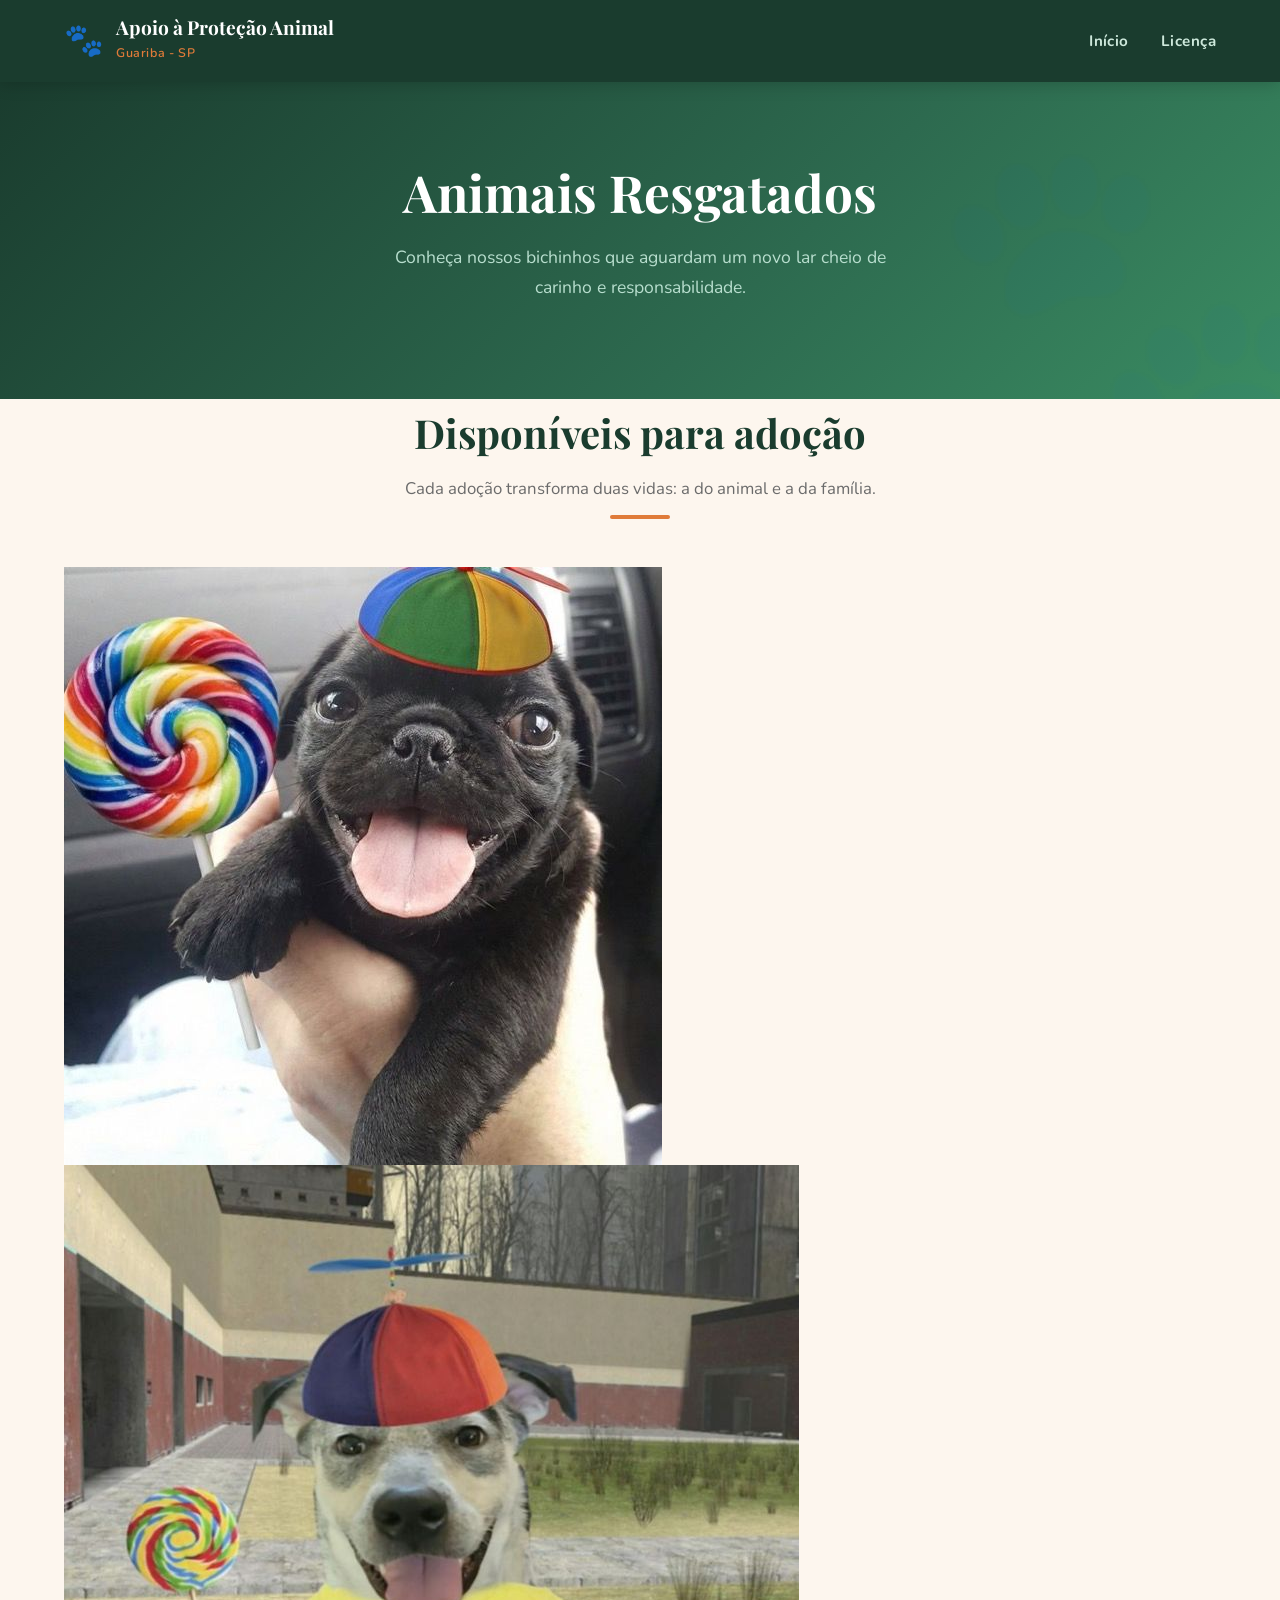
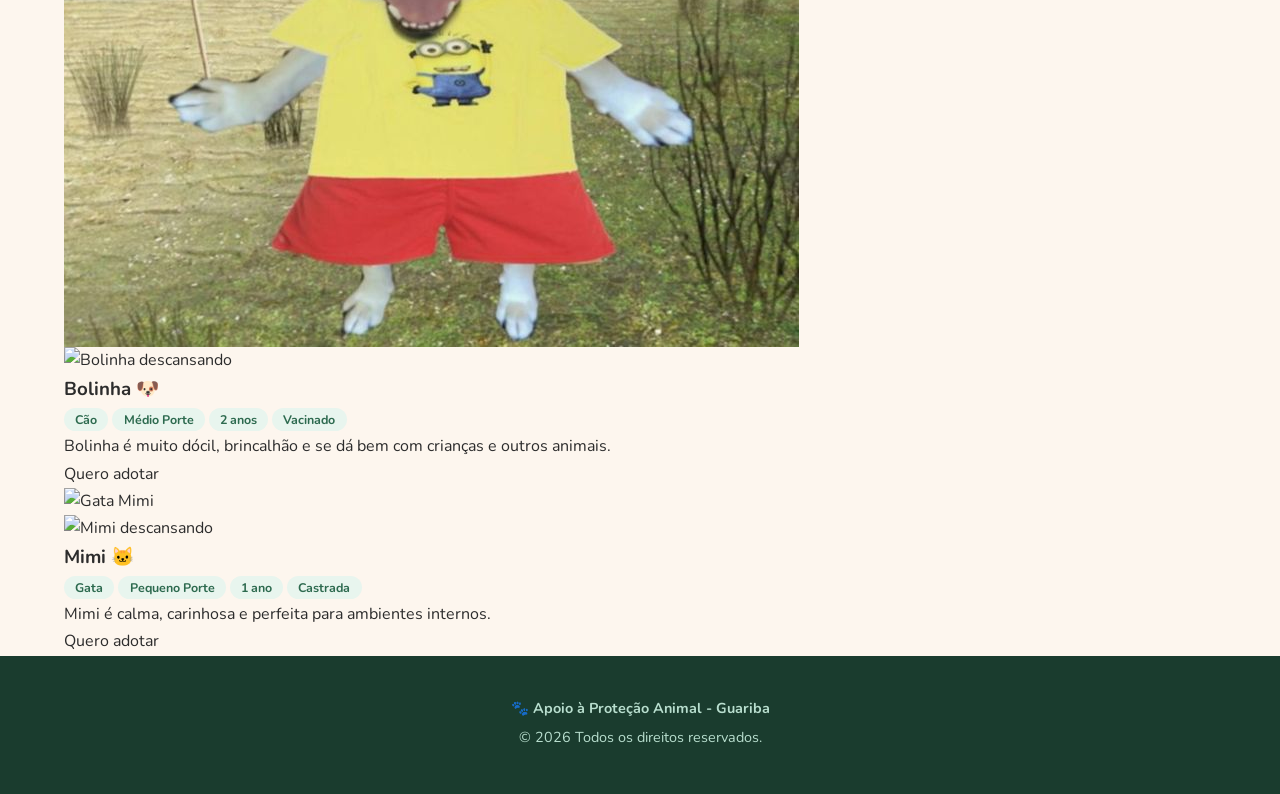
==== adocao.html @ 29d5a38b "feat: add paginas e licenca" ====
<!DOCTYPE html>
<html lang="pt-BR">
<head>
  <meta charset="UTF-8">
  <meta name="viewport" content="width=device-width, initial-scale=1.0">

  <title>Animais para Adoção</title>

  <meta
    name="description"
    content="Conheça os animais resgatados disponíveis para adoção."
  >

  <link rel="stylesheet" href="assets/css/style.css">
</head>
<body>

  <!-- HEADER -->
  <header>
    <div class="header-inner">

      <div class="logo">
        <span class="logo-icone">🐾</span>

        <div class="logo-texto">
          <h1>Apoio à Proteção Animal</h1>
          <span>Guariba - SP</span>
        </div>
      </div>

      <nav aria-label="Navegação principal">
        <ul>
          <li><a href="index.html">Início</a></li>
          <li><a href="licenca.html">Licença</a></li>
        </ul>
      </nav>

    </div>
  </header>

  <main>

    <!-- HERO -->
    <section class="hero hero-adocao">

      <div class="hero-conteudo">
        <h2>Animais Resgatados</h2>

        <p>
          Conheça nossos bichinhos que aguardam um novo lar
          cheio de carinho e responsabilidade.
        </p>
      </div>

    </section>

    <!-- LISTA -->
    <section class="container">

      <div class="secao-titulo">
        <h2>Disponíveis para adoção</h2>

        <p>
          Cada adoção transforma duas vidas:
          a do animal e a da família.
        </p>

        <div class="linha"></div>
      </div>

      <div class="lista-animais">

        <!-- ANIMAL -->
        <article class="animal-detalhe">

          <div class="animal-galeria">

            <figure>
              <img
                src="assets/img/bolinha.jpg"
                alt="Cachorro Bolinha"
              >
            </figure>

            <figure>
              <img
                src="assets/img/bolinha2.jpg"
                alt="Bolinha brincando"
              >
            </figure>

            <figure>
              <img
                src="assets/img/bolinha3.jpg"
                alt="Bolinha descansando"
              >
            </figure>

          </div>

          <div class="animal-info">

            <h3>Bolinha 🐶</h3>

            <div class="tags">
              <span class="tag">Cão</span>
              <span class="tag">Médio Porte</span>
              <span class="tag">2 anos</span>
              <span class="tag">Vacinado</span>
            </div>

            <p>
              Bolinha é muito dócil, brincalhão e se dá bem
              com crianças e outros animais.
            </p>

            <a href="index.html#contato" class="btn-card">
              Quero adotar
            </a>

          </div>

        </article>

        <!-- ANIMAL -->
        <article class="animal-detalhe">

          <div class="animal-galeria">

            <figure>
              <img
                src="assets/img/mimi1.jpg"
                alt="Gata Mimi"
              >
            </figure>

            <figure>
              <img
                src="assets/img/mimi2.jpg"
                alt="Mimi descansando"
              >
            </figure>

          </div>

          <div class="animal-info">

            <h3>Mimi 🐱</h3>

            <div class="tags">
              <span class="tag">Gata</span>
              <span class="tag">Pequeno Porte</span>
              <span class="tag">1 ano</span>
              <span class="tag">Castrada</span>
            </div>

            <p>
              Mimi é calma, carinhosa e perfeita para ambientes internos.
            </p>

            <a href="index.html#contato" class="btn-card">
              Quero adotar
            </a>

          </div>

        </article>

      </div>

    </section>

  </main>

  <!-- FOOTER -->
  <footer>

    <p>
      🐾 <strong>Apoio à Proteção Animal - Guariba</strong>
    </p>

    <p>
      &copy; 2026 Todos os direitos reservados.
    </p>

  </footer>

</body>
</html>
---- assets/css/style.css ----
/* =============================================
   Apoio à Proteção Animal - Guariba
   style.css — Estilização Global
   ============================================= */

@import url('https://fonts.googleapis.com/css2?family=Nunito:wght@400;600;700;800;900&family=Playfair+Display:wght@700;900&display=swap');

/* --- Variáveis --- */
:root {
  --cor-primaria: #e07b39;
  --cor-secundaria: #2d6a4f;
  --cor-fundo: #fdf6ee;
  --cor-texto: #2c2c2c;
  --cor-texto-claro: #6b6b6b;
  --cor-branco: #ffffff;
  --cor-header-footer: #1a3c2e;
  --sombra: 0 4px 20px rgba(0,0,0,0.10);
  --borda-radius: 16px;
  --transicao: 0.3s ease;
  --fonte-titulo: 'Playfair Display', serif;
  --fonte-corpo: 'Nunito', sans-serif;
}

/* --- Reset & Base --- */
*, *::before, *::after {
  margin: 0;
  padding: 0;
  box-sizing: border-box;
}

html {
  scroll-behavior: smooth;
}

body {
  font-family: var(--fonte-corpo);
  background-color: var(--cor-fundo);
  color: var(--cor-texto);
  line-height: 1.7;
  font-size: 16px;
}

img {
  max-width: 100%;
  display: block;
}

a {
  text-decoration: none;
  color: inherit;
}

ul {
  list-style: none;
}

/* --- Container --- */
.container {
  max-width: 1200px;
  margin: 0 auto;
  padding: 0 1.5rem;
}

/* =============================================
   HEADER & NAVEGAÇÃO
   ============================================= */

header {
  background-color: var(--cor-header-footer);
  position: sticky;
  top: 0;
  z-index: 1000;
  box-shadow: 0 2px 16px rgba(0,0,0,0.18);
}

.header-inner {
  display: flex;
  align-items: center;
  justify-content: space-between;
  padding: 1rem 1.5rem;
  max-width: 1200px;
  margin: 0 auto;
}

.logo {
  display: flex;
  align-items: center;
  gap: 0.75rem;
}

.logo-icone {
  font-size: 2rem;
  line-height: 1;
}

.logo-texto h1 {
  font-family: var(--fonte-titulo);
  font-size: 1.2rem;
  color: var(--cor-branco);
  line-height: 1.2;
}

.logo-texto span {
  font-size: 0.78rem;
  color: var(--cor-primaria);
  font-weight: 600;
  letter-spacing: 0.05em;
}

nav ul {
  display: flex;
  gap: 2rem;
  align-items: center;
}

nav ul li a {
  color: #cde8db;
  font-weight: 700;
  font-size: 0.95rem;
  letter-spacing: 0.03em;
  transition: color var(--transicao);
  position: relative;
  padding-bottom: 4px;
}

nav ul li a::after {
  content: '';
  position: absolute;
  bottom: 0;
  left: 0;
  width: 0;
  height: 2px;
  background: var(--cor-primaria);
  transition: width var(--transicao);
}

nav ul li a:hover {
  color: var(--cor-branco);
}

nav ul li a:hover::after {
  width: 100%;
}

nav ul li a.btn-adotar {
  background: var(--cor-primaria);
  color: var(--cor-branco);
  padding: 0.5rem 1.2rem;
  border-radius: 50px;
  font-weight: 800;
  transition: background var(--transicao), transform var(--transicao);
}

nav ul li a.btn-adotar::after {
  display: none;
}

nav ul li a.btn-adotar:hover {
  background: #c96828;
  transform: translateY(-2px);
}

/* Menu Hamburguer */
.menu-toggle {
  display: none;
  flex-direction: column;
  gap: 5px;
  cursor: pointer;
  background: none;
  border: none;
  padding: 4px;
}

.menu-toggle span {
  display: block;
  width: 26px;
  height: 3px;
  background: var(--cor-branco);
  border-radius: 3px;
  transition: all var(--transicao);
}

/* =============================================
   HERO / BANNER
   ============================================= */

.hero {
  background: linear-gradient(135deg, var(--cor-header-footer) 0%, #2d6a4f 60%, #3a8c62 100%);
  padding: 5rem 1.5rem 4rem;
  text-align: center;
  position: relative;
  overflow: hidden;
}

.hero::before {
  content: '🐾';
  position: absolute;
  font-size: 20rem;
  opacity: 0.04;
  top: -3rem;
  right: -3rem;
  pointer-events: none;
}

.hero-conteudo {
  max-width: 700px;
  margin: 0 auto;
  animation: fadeUp 0.8s ease both;
}

.hero h2 {
  font-family: var(--fonte-titulo);
  font-size: clamp(2rem, 5vw, 3.2rem);
  color: var(--cor-branco);
  line-height: 1.2;
  margin-bottom: 1.2rem;
}

.hero h2 em {
  color: var(--cor-primaria);
  font-style: normal;
}

.hero p {
  font-size: 1.1rem;
  color: #b8dece;
  margin-bottom: 2rem;
  max-width: 540px;
  margin-left: auto;
  margin-right: auto;
}

.hero-btns {
  display: flex;
  gap: 1rem;
  justify-content: center;
  flex-wrap: wrap;
}

.btn {
  display: inline-block;
  padding: 0.85rem 2rem;
  border-radius: 50px;
  font-weight: 800;
  font-family: var(--fonte-corpo);
  font-size: 1rem;
  cursor: pointer;
  transition: all var(--transicao);
  border: 2px solid transparent;
}

.btn-primario {
  background: var(--cor-primaria);
  color: var(--cor-branco);
}

.btn-primario:hover {
  background: #c96828;
  transform: translateY(-3px);
  box-shadow: 0 8px 20px rgba(224, 123, 57, 0.35);
}

.btn-secundario {
  background: transparent;
  color: var(--cor-branco);
  border-color: rgba(255,255,255,0.5);
}

.btn-secundario:hover {
  background: rgba(255,255,255,0.1);
  border-color: var(--cor-branco);
  transform: translateY(-3px);
}

/* =============================================
   SEÇÕES GERAIS
   ============================================= */

section {
  padding: 4rem 1.5rem;
}

.secao-titulo {
  text-align: center;
  margin-bottom: 3rem;
}

.secao-titulo h2 {
  font-family: var(--fonte-titulo);
  font-size: clamp(1.8rem, 4vw, 2.5rem);
  color: var(--cor-header-footer);
  margin-bottom: 0.5rem;
}

.secao-titulo p {
  color: var(--cor-texto-claro);
  font-size: 1.05rem;
  max-width: 500px;
  margin: 0 auto;
}

.secao-titulo .linha {
  width: 60px;
  height: 4px;
  background: var(--cor-primaria);
  border-radius: 2px;
  margin: 0.75rem auto 0;
}

/* =============================================
   CARDS ANIMAIS
   ============================================= */

.grid-animais {
  display: grid;
  grid-template-columns: repeat(auto-fill, minmax(260px, 1fr));
  gap: 1.8rem;
  max-width: 1200px;
  margin: 0 auto;
}

.card-animal {
  background: var(--cor-branco);
  border-radius: var(--borda-radius);
  overflow: hidden;
  box-shadow: var(--sombra);
  transition: transform var(--transicao), box-shadow var(--transicao);
}

.card-animal:hover {
  transform: translateY(-6px);
  box-shadow: 0 12px 32px rgba(0,0,0,0.14);
}

.card-animal .foto {
  width: 100%;
  height: 200px;
  object-fit: cover;
  background: #e8f5ee;
}

.card-animal .info {
  padding: 1.2rem;
}

.card-animal h3 {
  font-size: 1.2rem;
  font-weight: 800;
  color: var(--cor-header-footer);
  margin-bottom: 0.3rem;
}

.card-animal .tags {
  display: flex;
  gap: 0.5rem;
  flex-wrap: wrap;
  margin-bottom: 1rem;
}

.tag {
  background: #e8f5ee;
  color: var(--cor-secundaria);
  font-size: 0.78rem;
  font-weight: 700;
  padding: 0.2rem 0.7rem;
  border-radius: 50px;
}

.card-animal .btn-card {
  display: block;
  text-align: center;
  padding: 0.6rem;
  background: var(--cor-primaria);
  color: var(--cor-branco);
  border-radius: 8px;
  font-weight: 800;
  font-size: 0.9rem;
  transition: background var(--transicao);
}

.card-animal .btn-card:hover {
  background: #c96828;
}

/* =============================================
   SOBRE
   ============================================= */

.sobre {
  background: var(--cor-branco);
}

.sobre-inner {
  display: grid;
  grid-template-columns: 1fr 1fr;
  gap: 4rem;
  align-items: center;
  max-width: 1100px;
  margin: 0 auto;
}

.sobre-texto h2 {
  font-family: var(--fonte-titulo);
  font-size: 2rem;
  color: var(--cor-header-footer);
  margin-bottom: 1rem;
}

.sobre-texto p {
  color: var(--cor-texto-claro);
  margin-bottom: 1rem;
  font-size: 1.02rem;
}

.sobre-stats {
  display: flex;
  gap: 2rem;
  margin-top: 1.5rem;
}

.stat {
  text-align: center;
}

.stat strong {
  display: block;
  font-family: var(--fonte-titulo);
  font-size: 2rem;
  color: var(--cor-primaria);
}

.stat span {
  font-size: 0.85rem;
  color: var(--cor-texto-claro);
  font-weight: 600;
}

.sobre-imagem {
  background: linear-gradient(135deg, #e8f5ee, #d4edda);
  border-radius: var(--borda-radius);
  height: 350px;
  display: flex;
  align-items: center;
  justify-content: center;
  font-size: 8rem;
}

/* =============================================
   CONTATO
   ============================================= */

.contato-inner {
  max-width: 600px;
  margin: 0 auto;
  background: var(--cor-branco);
  border-radius: var(--borda-radius);
  padding: 2.5rem;
  box-shadow: var(--sombra);
}

.form-grupo {
  margin-bottom: 1.2rem;
}

.form-grupo label {
  display: block;
  font-weight: 700;
  margin-bottom: 0.4rem;
  font-size: 0.9rem;
  color: var(--cor-header-footer);
}

.form-grupo input,
.form-grupo select,
.form-grupo textarea {
  width: 100%;
  padding: 0.75rem 1rem;
  border: 2px solid #e0e0e0;
  border-radius: 10px;
  font-family: var(--fonte-corpo);
  font-size: 0.95rem;
  color: var(--cor-texto);
  transition: border-color var(--transicao);
  background: var(--cor-fundo);
}

.form-grupo input:focus,
.form-grupo select:focus,
.form-grupo textarea:focus {
  outline: none;
  border-color: var(--cor-secundaria);
}

.form-grupo textarea {
  resize: vertical;
  min-height: 120px;
}

.btn-enviar {
  width: 100%;
  padding: 1rem;
  background: var(--cor-secundaria);
  color: var(--cor-branco);
  border: none;
  border-radius: 10px;
  font-family: var(--fonte-corpo);
  font-size: 1rem;
  font-weight: 800;
  cursor: pointer;
  transition: background var(--transicao), transform var(--transicao);
}

.btn-enviar:hover {
  background: #1f4d38;
  transform: translateY(-2px);
}

/* =============================================
   FOOTER
   ============================================= */

footer {
  background: var(--cor-header-footer);
  color: #b8dece;
  padding: 2.5rem 1.5rem;
  text-align: center;
}

footer p {
  font-size: 0.9rem;
  margin-bottom: 0.3rem;
}

footer a {
  color: var(--cor-primaria);
  font-weight: 700;
  transition: color var(--transicao);
}

footer a:hover {
  color: var(--cor-branco);
}

/* =============================================
   ANIMAÇÕES
   ============================================= */

@keyframes fadeUp {
  from {
    opacity: 0;
    transform: translateY(30px);
  }
  to {
    opacity: 1;
    transform: translateY(0);
  }
}

/* =============================================
   RESPONSIVIDADE
   ============================================= */

@media (max-width: 900px) {
  .sobre-inner {
    grid-template-columns: 1fr;
    gap: 2rem;
  }

  .sobre-imagem {
    height: 220px;
    font-size: 5rem;
    order: -1;
  }
}

@media (max-width: 768px) {
  nav ul {
    display: none;
    flex-direction: column;
    position: absolute;
    top: 100%;
    left: 0;
    right: 0;
    background: var(--cor-header-footer);
    padding: 1.5rem;
    gap: 1.2rem;
    box-shadow: 0 8px 20px rgba(0,0,0,0.2);
  }

  nav ul.aberto {
    display: flex;
  }

  .menu-toggle {
    display: flex;
  }

  .menu-toggle.ativo span:nth-child(1) {
    transform: rotate(45deg) translate(5px, 6px);
  }

  .menu-toggle.ativo span:nth-child(2) {
    opacity: 0;
  }

  .menu-toggle.ativo span:nth-child(3) {
    transform: rotate(-45deg) translate(5px, -6px);
  }

  header {
    position: relative;
  }

  .header-inner {
    position: relative;
  }
}

@media (max-width: 480px) {
  .hero {
    padding: 3rem 1rem 2.5rem;
  }

  .sobre-stats {
    gap: 1rem;
  }

  .contato-inner {
    padding: 1.5rem 1rem;
  }

  /* =============================================
   LICENÇA
   ============================================= */

.footer-links {
  margin: 1rem 0;
}

.footer-links a {
  color: var(--cor-primaria);
  font-weight: 700;
}

.footer-links a:hover {
  color: var(--cor-branco);
}

.copyright {
  margin-top: 1rem;
  font-size: 0.9rem;
}

.projeto-info {
  opacity: 0.7;
  font-size: 0.8rem;
}

.licenca-box {
  background: var(--cor-branco);
  padding: 2rem;
  border-radius: var(--borda-radius);
  box-shadow: var(--sombra);
  max-width: 900px;
  margin: 0 auto;
}

.licenca-box h3 {
  color: var(--cor-header-footer);
  margin-bottom: 1rem;
  margin-top: 1.5rem;
}

.licenca-box p,
.licenca-box li {
  color: var(--cor-texto-claro);
}

/* =============================================
   PÁGINA ADOÇÃO
   ============================================= */

.hero-adocao {
  padding: 4rem 1.5rem;
}

.lista-animais {
  display: flex;
  flex-direction: column;
  gap: 3rem;
}

.animal-detalhe {
  background: var(--cor-branco);
  border-radius: var(--borda-radius);
  padding: 2rem;
  box-shadow: var(--sombra);

  display: grid;
  grid-template-columns: 1.2fr 1fr;
  gap: 2rem;
  align-items: center;
}

.animal-galeria {
  display: grid;
  grid-template-columns: repeat(auto-fit, minmax(180px, 1fr));
  gap: 1rem;
}

.animal-galeria figure {
  overflow: hidden;
  border-radius: 14px;
}

.animal-galeria img {
  width: 100%;
  height: 220px;
  object-fit: cover;

  transition: transform 0.4s ease;
}

.animal-galeria img:hover {
  transform: scale(1.05);
}

.animal-info h3 {
  font-size: 2rem;
  color: var(--cor-header-footer);
  margin-bottom: 1rem;
}

.animal-info p {
  margin: 1rem 0 1.5rem;
  color: var(--cor-texto-claro);
}

@media (max-width: 900px) {

  .animal-detalhe {
    grid-template-columns: 1fr;
  }

}

}
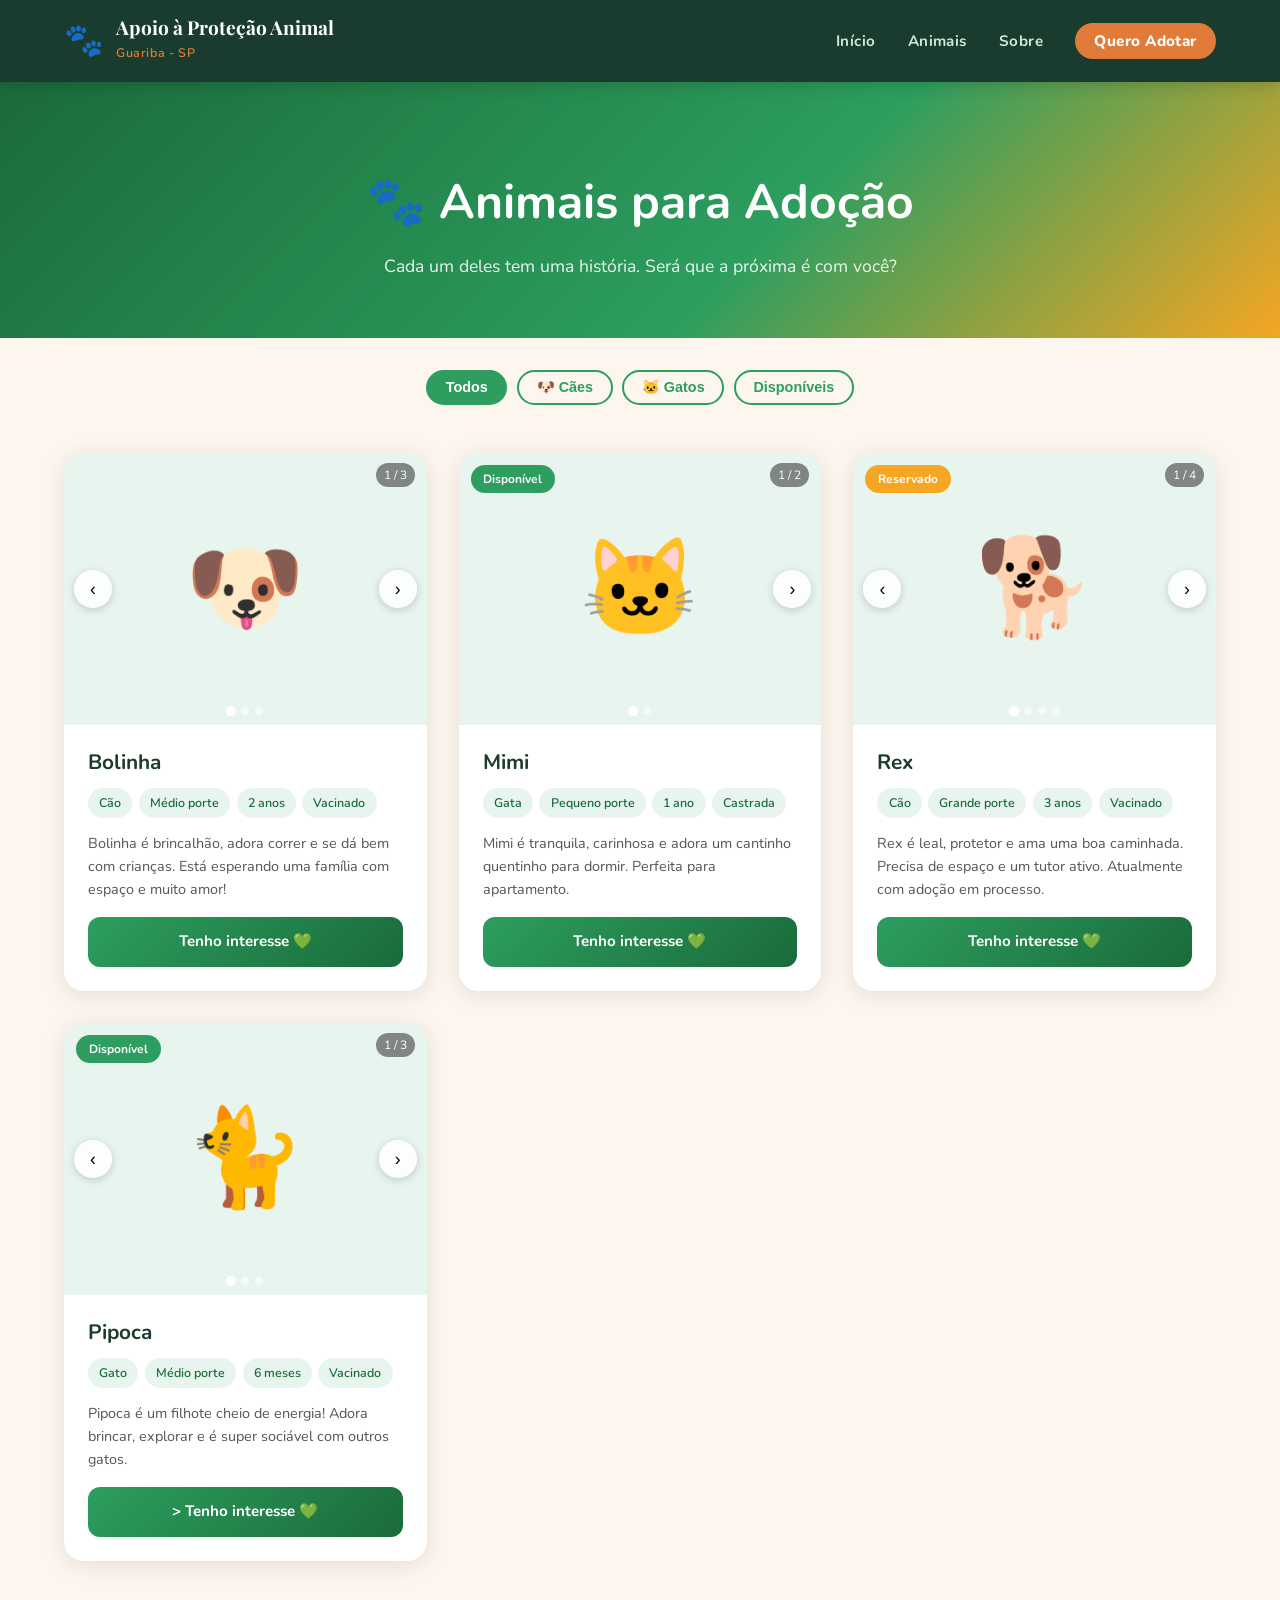
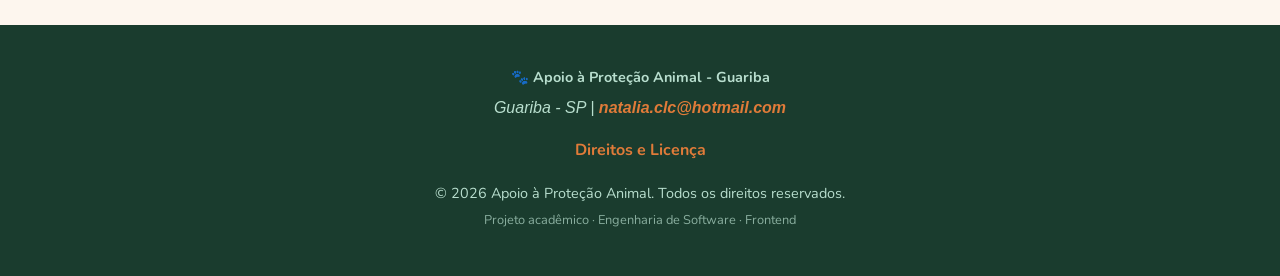
==== commit a954a2ac: "refactor: add a pagina "sobre" e refatorei a pagina de adocao." ====
--- a/adocao.html
+++ b/adocao.html
@@ -3,187 +3,299 @@
 <head>
   <meta charset="UTF-8">
   <meta name="viewport" content="width=device-width, initial-scale=1.0">
+  <title>Adoção — Apoio à Proteção Animal Guariba</title>
+  <meta name="description" content="Conheça os animais disponíveis para adoção na ONG Apoio à Proteção Animal de Guariba - SP.">
+  <link rel="stylesheet" href="assets/css/style.css">
 
-  <title>Animais para Adoção</title>
-
-  <meta
-    name="description"
-    content="Conheça os animais resgatados disponíveis para adoção."
-  >
-
-  <link rel="stylesheet" href="assets/css/style.css">
-</head>
-<body>
-
-  <!-- HEADER -->
+  <!-- ===== HEADER (mesmo do index) ===== -->
   <header>
     <div class="header-inner">
-
       <div class="logo">
         <span class="logo-icone">🐾</span>
-
         <div class="logo-texto">
           <h1>Apoio à Proteção Animal</h1>
           <span>Guariba - SP</span>
         </div>
       </div>
-
-      <nav aria-label="Navegação principal">
-        <ul>
-          <li><a href="index.html">Início</a></li>
-          <li><a href="licenca.html">Licença</a></li>
+      <nav>
+        <button class="menu-toggle" id="menu-toggle" aria-label="Abrir menu">
+          <span></span><span></span><span></span>
+        </button>
+        <ul id="nav-menu">
+          <li><a href="index.html#inicio">Início</a></li>
+          <li><a href="index.html#animais">Animais</a></li>
+          <li><a href="index.html#sobre">Sobre</a></li>
+          <li><a href="adocao.html" class="btn-adotar">Quero Adotar</a></li>
         </ul>
       </nav>
-
     </div>
   </header>
-
+ 
   <main>
-
-    <!-- HERO -->
-    <section class="hero hero-adocao">
-
-      <div class="hero-conteudo">
-        <h2>Animais Resgatados</h2>
-
-        <p>
-          Conheça nossos bichinhos que aguardam um novo lar
-          cheio de carinho e responsabilidade.
-        </p>
-      </div>
-
+ 
+    <!-- ===== HERO ===== -->
+    <section class="hero-adocao">
+      <h1>🐾 Animais para Adoção</h1>
+      <p>Cada um deles tem uma história. Será que a próxima é com você?</p>
     </section>
-
-    <!-- LISTA -->
-    <section class="container">
-
-      <div class="secao-titulo">
-        <h2>Disponíveis para adoção</h2>
-
-        <p>
-          Cada adoção transforma duas vidas:
-          a do animal e a da família.
-        </p>
-
-        <div class="linha"></div>
-      </div>
-
-      <div class="lista-animais">
-
-        <!-- ANIMAL -->
-        <article class="animal-detalhe">
-
-          <div class="animal-galeria">
-
-            <figure>
-              <img
-                src="assets/img/bolinha.jpg"
-                alt="Cachorro Bolinha"
-              >
-            </figure>
-
-            <figure>
-              <img
-                src="assets/img/bolinha2.jpg"
-                alt="Bolinha brincando"
-              >
-            </figure>
-
-            <figure>
-              <img
-                src="assets/img/bolinha3.jpg"
-                alt="Bolinha descansando"
-              >
-            </figure>
-
-          </div>
-
-          <div class="animal-info">
-
-            <h3>Bolinha 🐶</h3>
-
-            <div class="tags">
-              <span class="tag">Cão</span>
-              <span class="tag">Médio Porte</span>
-              <span class="tag">2 anos</span>
-              <span class="tag">Vacinado</span>
-            </div>
-
-            <p>
-              Bolinha é muito dócil, brincalhão e se dá bem
-              com crianças e outros animais.
-            </p>
-
-            <a href="index.html#contato" class="btn-card">
-              Quero adotar
-            </a>
-
-          </div>
-
-        </article>
-
-        <!-- ANIMAL -->
-        <article class="animal-detalhe">
-
-          <div class="animal-galeria">
-
-            <figure>
-              <img
-                src="assets/img/mimi1.jpg"
-                alt="Gata Mimi"
-              >
-            </figure>
-
-            <figure>
-              <img
-                src="assets/img/mimi2.jpg"
-                alt="Mimi descansando"
-              >
-            </figure>
-
-          </div>
-
-          <div class="animal-info">
-
-            <h3>Mimi 🐱</h3>
-
-            <div class="tags">
-              <span class="tag">Gata</span>
-              <span class="tag">Pequeno Porte</span>
-              <span class="tag">1 ano</span>
-              <span class="tag">Castrada</span>
-            </div>
-
-            <p>
-              Mimi é calma, carinhosa e perfeita para ambientes internos.
-            </p>
-
-            <a href="index.html#contato" class="btn-card">
-              Quero adotar
-            </a>
-
-          </div>
-
-        </article>
-
-      </div>
-
-    </section>
-
-  </main>
-
-  <!-- FOOTER -->
+ 
+    <!-- ===== FILTROS ===== -->
+    <div class="filtros" role="group" aria-label="Filtrar por espécie">
+      <button class="filtro-btn ativo" data-filtro="todos">Todos</button>
+      <button class="filtro-btn" data-filtro="cao">🐶 Cães</button>
+      <button class="filtro-btn" data-filtro="gato">🐱 Gatos</button>
+      <button class="filtro-btn" data-filtro="disponivel">Disponíveis</button>
+    </div>
+ 
+    <!-- ===== GRID DE ANIMAIS ===== -->
+    <div class="grid-adocao" id="grid-adocao">
+ 
+      <!-- ─── BOLINHA ─── -->
+      <article class="card-adocao" data-tipo="cao">
+        <div class="carrossel" data-total="3">
+          <span class="carrossel-contador">1 / 3</span>
+          <div class="carrossel-track">
+            <div class="carrossel-slide">🐶</div>
+            <div class="carrossel-slide">😴</div>
+            <div class="carrossel-slide">🦴</div>
+          </div>
+          <button class="carrossel-btn prev" aria-label="Foto anterior">‹</button>
+          <button class="carrossel-btn next" aria-label="Próxima foto">›</button>
+          <div class="carrossel-dots">
+            <button class="dot ativo" aria-label="Foto 1"></button>
+            <button class="dot" aria-label="Foto 2"></button>
+            <button class="dot" aria-label="Foto 3"></button>
+          </div>
+        </div>
+        <div class="card-info">
+          <h3>Bolinha</h3>
+          <div class="card-tags">
+            <span class="tag">Cão</span>
+            <span class="tag">Médio porte</span>
+            <span class="tag">2 anos</span>
+            <span class="tag">Vacinado</span>
+          </div>
+          <p class="card-desc">Bolinha é brincalhão, adora correr e se dá bem com crianças. Está esperando uma família com espaço e muito amor!</p>
+          <a href="https://wa.me/+5516993713823?text=Olá!%20Tenho%20interesse%20em%20adotar%20o%20Bolinha." 
+          class="btn-interesse" target="_blank" rel="noopener">
+            Tenho interesse 💚
+          </a>
+        </div>
+      </article>
+ 
+      <!-- ─── MIMI ─── -->
+      <article class="card-adocao" data-tipo="gato" data-status="disponivel">
+        <div class="carrossel" data-total="2">
+          <span class="badge-status badge-disponivel">Disponível</span>
+          <span class="carrossel-contador">1 / 2</span>
+          <div class="carrossel-track">
+            <div class="carrossel-slide">🐱</div>
+            <div class="carrossel-slide">😻</div>
+          </div>
+          <button class="carrosse l-btn prev" aria-label="Foto anterior">‹</button>
+          <button class="carrossel-btn next" aria-label="Próxima foto">›</button>
+          <div class="carrossel-dots">
+            <button class="dot ativo" aria-label="Foto 1"></button>
+            <button class="dot" aria-label="Foto 2"></button>
+          </div>
+        </div>
+        <div class="card-info">
+          <h3>Mimi</h3>
+          <div class="card-tags">
+            <span class="tag">Gata</span>
+            <span class="tag">Pequeno porte</span>
+            <span class="tag">1 ano</span>
+            <span class="tag">Castrada</span>
+          </div>
+          <p class="card-desc">Mimi é tranquila, carinhosa e adora um cantinho quentinho para dormir. Perfeita para apartamento.</p>
+          <a href="https://wa.me/+5516993713823?text=Olá!%20Tenho%20interesse%20em%20adotar%20a%20Mimi." 
+          class="btn-interesse" target="_blank" rel="noopener">
+            Tenho interesse 💚
+          </a>
+        </div>
+      </article>
+ 
+      <!-- ─── REX ─── -->
+      <article class="card-adocao" data-tipo="cao" data-status="reservado">
+        <div class="carrossel" data-total="4">
+          <span class="badge-status badge-reservado">Reservado</span>
+          <span class="carrossel-contador">1 / 4</span>
+          <div class="carrossel-track">
+            <div class="carrossel-slide">🐕</div>
+            <div class="carrossel-slide">🐾</div>
+            <div class="carrossel-slide">🎾</div>
+            <div class="carrossel-slide">😄</div>
+          </div>
+          <button class="carrossel-btn prev" aria-label="Foto anterior">‹</button>
+          <button class="carrossel-btn next" aria-label="Próxima foto">›</button>
+          <div class="carrossel-dots">
+            <button class="dot ativo" aria-label="Foto 1"></button>
+            <button class="dot" aria-label="Foto 2"></button>
+            <button class="dot" aria-label="Foto 3"></button>
+            <button class="dot" aria-label="Foto 4"></button>
+          </div>
+        </div>
+        <div class="card-info">
+          <h3>Rex</h3>
+          <div class="card-tags">
+            <span class="tag">Cão</span>
+            <span class="tag">Grande porte</span>
+            <span class="tag">3 anos</span>
+            <span class="tag">Vacinado</span>
+          </div>
+          <p class="card-desc">Rex é leal, protetor e ama uma boa caminhada. Precisa de espaço e um tutor ativo. Atualmente com adoção em processo.</p>
+          <a href="https://wa.me/+5516993713823?text=Olá!%20Tenho%20interesse%20em%20adotar%20o%20Rex." 
+          class="btn-interesse" target="_blank" rel="noopener">
+            Tenho interesse 💚
+          </a>
+        </div>
+      </article>
+ 
+      <!-- ─── PIPOCA ─── -->
+      <article class="card-adocao" data-tipo="gato" data-status="disponivel">
+        <div class="carrossel" data-total="3">
+          <span class="badge-status badge-disponivel">Disponível</span>
+          <span class="carrossel-contador">1 / 3</span>
+          <div class="carrossel-track">
+            <div class="carrossel-slide">🐈</div>
+            <div class="carrossel-slide">😸</div>
+            <div class="carrossel-slide">🧶</div>
+          </div>
+          <button class="carrossel-btn prev" aria-label="Foto anterior">‹</button>
+          <button class="carrossel-btn next" aria-label="Próxima foto">›</button>
+          <div class="carrossel-dots">
+            <button class="dot ativo" aria-label="Foto 1"></button>
+            <button class="dot" aria-label="Foto 2"></button>
+            <button class="dot" aria-label="Foto 3"></button>
+          </div>
+        </div>
+        <div class="card-info">
+          <h3>Pipoca</h3>
+          <div class="card-tags">
+            <span class="tag">Gato</span>
+            <span class="tag">Médio porte</span>
+            <span class="tag">6 meses</span>
+            <span class="tag">Vacinado</span>
+          </div>
+          <p class="card-desc">Pipoca é um filhote cheio de energia! Adora brincar, explorar e é super sociável com outros gatos.</p>
+          <a href="https://wa.me/+5516993713823?text=Olá!%20Tenho%20interesse%20em%20adotar%20a%20Pipoca." 
+          class="btn-interesse" target="_blank" rel="noopener"> <!-- ISSO E MUITO FODA, bizarro basicamente ele manda msg direto pra pessoa com um pre-texto definido-->>
+            Tenho interesse 💚
+          </a>
+        </div>
+      </article>
+ 
+      <!-- mensagem se filtro não encontrar nada -->
+      <p class="sem-resultados" id="sem-resultados">Nenhum animal encontrado para esse filtro. 😢</p>
+ 
+    </div><!-- /grid-adocao -->
+ 
+   
+  <!-- ===== FOOTER ===== -->
   <footer>
-
-    <p>
-      🐾 <strong>Apoio à Proteção Animal - Guariba</strong>
-    </p>
-
-    <p>
-      &copy; 2026 Todos os direitos reservados.
-    </p>
-
+    <div class="footer-conteudo">
+      <p>🐾 <strong>Apoio à Proteção Animal - Guariba</strong></p>
+      <address>
+        Guariba - SP |
+        <a>natalia.clc@hotmail.com</a>
+      </address>
+      <nav class="footer-links" aria-label="Links institucionais">
+        <a href="licenca.html">Direitos e Licença</a>
+      </nav>
+      <p class="copyright">&copy; 2026 Apoio à Proteção Animal. Todos os direitos reservados.</p>
+      <p class="projeto-info">Projeto acadêmico · Engenharia de Software · Frontend</p>
+    </div>
   </footer>
-
+ 
+  <script src="assets/js/script.js"></script>
+  <script>
+    // ──────────────────────────────────────
+    // CARROSSEL — funciona de forma independente
+    // pra cada card na página
+    // ──────────────────────────────────────
+    document.querySelectorAll('.carrossel').forEach(carrossel => {
+      const track     = carrossel.querySelector('.carrossel-track');
+      const slides    = carrossel.querySelectorAll('.carrossel-slide');
+      const dots      = carrossel.querySelectorAll('.dot');
+      const contador  = carrossel.querySelector('.carrossel-contador');
+      const total     = slides.length;
+      let atual       = 0;
+      let autoplay    = null;
+ 
+      function irPara(indice) {
+        // wrap around
+        atual = (indice + total) % total;
+        track.style.transform = `translateX(-${atual * 100}%)`;
+        dots.forEach((d, i) => d.classList.toggle('ativo', i === atual));
+        contador.textContent = `${atual + 1} / ${total}`;
+      }
+ 
+      carrossel.querySelector('.next').addEventListener('click', () => {
+        irPara(atual + 1);
+        resetAutoplay();
+      });
+      carrossel.querySelector('.prev').addEventListener('click', () => {
+        irPara(atual - 1);
+        resetAutoplay();
+      });
+      dots.forEach((dot, i) => dot.addEventListener('click', () => {
+        irPara(i);
+        resetAutoplay();
+      }));
+ 
+      // swipe touch
+      let touchX = 0;
+      carrossel.addEventListener('touchstart', e => { touchX = e.touches[0].clientX; }, { passive: true });
+      carrossel.addEventListener('touchend', e => {
+        const diff = touchX - e.changedTouches[0].clientX;
+        if (Math.abs(diff) > 40) { irPara(atual + (diff > 0 ? 1 : -1)); resetAutoplay(); }
+      }, { passive: true });
+ 
+      // autoplay (avança automaticamente)
+      function startAutoplay() {
+        autoplay = setInterval(() => irPara(atual + 1), 3500);
+      }
+      function resetAutoplay() {
+        clearInterval(autoplay);
+        startAutoplay();
+      }
+      startAutoplay();
+ 
+      // pausa quando mouse está sobre o card
+      carrossel.closest('.card-adocao').addEventListener('mouseenter', () => clearInterval(autoplay));
+      carrossel.closest('.card-adocao').addEventListener('mouseleave', startAutoplay);
+    });
+ 
+    // ──────────────────────────────────────
+    // FILTROS
+    // ──────────────────────────────────────
+    const filtrosBtns = document.querySelectorAll('.filtro-btn');
+    const cards       = document.querySelectorAll('.card-adocao');
+    const semResult   = document.getElementById('sem-resultados');
+ 
+    filtrosBtns.forEach(btn => {
+      btn.addEventListener('click', () => {
+        filtrosBtns.forEach(b => b.classList.remove('ativo'));
+        btn.classList.add('ativo');
+ 
+        const filtro = btn.dataset.filtro;
+        let visiveis = 0;
+ 
+        cards.forEach(card => {
+          const tipo   = card.dataset.tipo;
+          const status = card.dataset.status;
+          const mostra = filtro === 'todos'
+            || filtro === tipo
+            || filtro === status;
+ 
+          card.classList.toggle('oculto', !mostra);
+          if (mostra) visiveis++;
+        });
+ 
+        semResult.classList.toggle('visivel', visiveis === 0);
+      });
+    });
+ 
+  </script>
 </body>
 </html>
--- a/assets/css/style.css
+++ b/assets/css/style.css
@@ -628,7 +628,7 @@
   .contato-inner {
     padding: 1.5rem 1rem;
   }
-
+}
   /* =============================================
    LICENÇA
    ============================================= */
@@ -680,68 +680,757 @@
    PÁGINA ADOÇÃO
    ============================================= */
 
-.hero-adocao {
-  padding: 4rem 1.5rem;
-}
-
-.lista-animais {
-  display: flex;
-  flex-direction: column;
-  gap: 3rem;
-}
-
-.animal-detalhe {
-  background: var(--cor-branco);
-  border-radius: var(--borda-radius);
-  padding: 2rem;
-  box-shadow: var(--sombra);
-
-  display: grid;
-  grid-template-columns: 1.2fr 1fr;
-  gap: 2rem;
-  align-items: center;
-}
-
-.animal-galeria {
-  display: grid;
-  grid-template-columns: repeat(auto-fit, minmax(180px, 1fr));
-  gap: 1rem;
-}
-
-.animal-galeria figure {
-  overflow: hidden;
-  border-radius: 14px;
-}
-
-.animal-galeria img {
-  width: 100%;
-  height: 220px;
-  object-fit: cover;
-
-  transition: transform 0.4s ease;
-}
-
-.animal-galeria img:hover {
-  transform: scale(1.05);
-}
-
-.animal-info h3 {
-  font-size: 2rem;
-  color: var(--cor-header-footer);
-  margin-bottom: 1rem;
-}
-
-.animal-info p {
-  margin: 1rem 0 1.5rem;
-  color: var(--cor-texto-claro);
-}
-
-@media (max-width: 900px) {
-
-  .animal-detalhe {
-    grid-template-columns: 1fr;
-  }
-
-}
-
-}+/* hero compacto */
+    .hero-adocao {
+      background: linear-gradient(135deg, #1a6b3a 0%, #2d9e5f 60%, #f5a623 100%);
+      padding: 5rem 1.5rem 3.5rem;
+      text-align: center;
+      color: #fff;
+    }
+    .hero-adocao h1 { font-size: clamp(1.8rem, 4vw, 3rem); margin-bottom: .5rem; }
+    .hero-adocao p  { font-size: 1.1rem; opacity: .9; max-width: 560px; margin: 0 auto; }
+ 
+    /* filtros */
+    .filtros {
+      display: flex;
+      flex-wrap: wrap;
+      gap: .6rem;
+      justify-content: center;
+      padding: 2rem 1rem 1rem;
+    }
+    .filtro-btn {
+      padding: .45rem 1.1rem;
+      border-radius: 999px;
+      border: 2px solid #2d9e5f;
+      background: transparent;
+      color: #2d9e5f;
+      font-size: .9rem;
+      font-weight: 600;
+      cursor: pointer;
+      transition: all .2s;
+    }
+    .filtro-btn:hover,
+    .filtro-btn.ativo {
+      background: #2d9e5f;
+      color: #fff;
+    }
+ 
+    /* grid de cards */
+    .grid-adocao {
+      display: grid;
+      grid-template-columns: repeat(auto-fill, minmax(300px, 1fr));
+      gap: 2rem;
+      max-width: 1200px;
+      margin: 2rem auto 4rem;
+      padding: 0 1.5rem;
+    }
+ 
+    /* card do animal */
+    .card-adocao {
+      background: #fff;
+      border-radius: 20px;
+      box-shadow: 0 4px 24px rgba(0,0,0,.10);
+      overflow: hidden;
+      transition: transform .25s, box-shadow .25s;
+    }
+    .card-adocao:hover {
+      transform: translateY(-6px);
+      box-shadow: 0 12px 36px rgba(0,0,0,.15);
+    }
+ 
+    /* ── CARROSSEL ── */
+    .carrossel {
+      position: relative;
+      width: 100%;
+      aspect-ratio: 4/3;
+      overflow: hidden;
+      background: #f0f5f2;
+    }
+    .carrossel-track {
+      display: flex;
+      height: 100%;
+      transition: transform .4s cubic-bezier(.4,0,.2,1);
+    }
+    .carrossel-slide {
+      flex: 0 0 100%;
+      height: 100%;
+      display: flex;
+      align-items: center;
+      justify-content: center;
+      font-size: 6rem;
+      user-select: none;
+      /* quando tiver foto real: */
+      /* background: center/cover no-repeat; */
+    }
+    /* slides com cores de fundo distintas pra não ficar tudo igual */
+    .carrossel-slide:nth-child(1) { background-color: #e8f5ee; }
+    .carrossel-slide:nth-child(2) { background-color: #fef9ec; }
+    .carrossel-slide:nth-child(3) { background-color: #edf4ff; }
+    .carrossel-slide:nth-child(4) { background-color: #fdf0f0; }
+ 
+    /* setas */
+    .carrossel-btn {
+      position: absolute;
+      top: 50%;
+      transform: translateY(-50%);
+      background: rgba(255,255,255,.85);
+      backdrop-filter: blur(4px);
+      border: none;
+      border-radius: 50%;
+      width: 38px;
+      height: 38px;
+      font-size: 1.1rem;
+      cursor: pointer;
+      z-index: 2;
+      display: flex;
+      align-items: center;
+      justify-content: center;
+      box-shadow: 0 2px 8px rgba(0,0,0,.18);
+      transition: background .2s, transform .2s;
+    }
+    .carrossel-btn:hover { background: #fff; transform: translateY(-50%) scale(1.1); }
+    .carrossel-btn.prev { left: 10px; }
+    .carrossel-btn.next { right: 10px; }
+ 
+    /* indicadores (bolinhas) */
+    .carrossel-dots {
+      position: absolute;
+      bottom: 10px;
+      left: 50%;
+      transform: translateX(-50%);
+      display: flex;
+      gap: 6px;
+    }
+    .dot {
+      width: 8px;
+      height: 8px;
+      border-radius: 50%;
+      background: rgba(255,255,255,.5);
+      border: none;
+      cursor: pointer;
+      padding: 0;
+      transition: background .2s, transform .2s;
+    }
+    .dot.ativo {
+      background: #fff;
+      transform: scale(1.3);
+    }
+ 
+    /* contador de fotos */
+    .carrossel-contador {
+      position: absolute;
+      top: 10px;
+      right: 12px;
+      background: rgba(0,0,0,.45);
+      color: #fff;
+      font-size: .75rem;
+      padding: 2px 8px;
+      border-radius: 999px;
+    }
+ 
+    /* info do card */
+    .card-info {
+      padding: 1.25rem 1.5rem 1.5rem;
+    }
+    .card-info h3 {
+      font-size: 1.3rem;
+      margin: 0 0 .5rem;
+      color: #1a3d29;
+    }
+    .card-tags {
+      display: flex;
+      flex-wrap: wrap;
+      gap: .4rem;
+      margin-bottom: .9rem;
+    }
+    .tag {
+      font-size: .78rem;
+      font-weight: 600;
+      padding: .25rem .7rem;
+      border-radius: 999px;
+      background: #e8f5ee;
+      color: #1a6b3a;
+    }
+    .card-desc {
+      font-size: .9rem;
+      color: #555;
+      line-height: 1.6;
+      margin-bottom: 1rem;
+    }
+    .btn-interesse {
+      display: block;
+      width: 100%;
+      padding: .75rem;
+      background: linear-gradient(135deg, #2d9e5f, #1a6b3a);
+      color: #fff;
+      text-align: center;
+      border-radius: 12px;
+      font-weight: 700;
+      font-size: .95rem;
+      text-decoration: none;
+      border: none;
+      cursor: pointer;
+      transition: opacity .2s, transform .2s;
+    }
+    .btn-interesse:hover { opacity: .88; transform: scale(1.02); }
+ 
+    /* badge de status */
+    .badge-status {
+      position: absolute;
+      top: 12px;
+      left: 12px;
+      padding: .25rem .8rem;
+      border-radius: 999px;
+      font-size: .75rem;
+      font-weight: 700;
+      z-index: 2;
+    }
+    .badge-disponivel { background: #2d9e5f; color: #fff; }
+    .badge-reservado  { background: #f5a623; color: #fff; }
+ 
+    /* card escondido pelo filtro */
+    .card-adocao.oculto { display: none; }
+ 
+    /* sem resultados */
+    .sem-resultados {
+      grid-column: 1/-1;
+      text-align: center;
+      padding: 3rem 1rem;
+      color: #888;
+      font-size: 1.1rem;
+      display: none;
+    }
+    .sem-resultados.visivel { display: block; }
+ 
+    /* seção de formulário */
+    .secao-form {
+      background: #f0f5f2;
+      padding: 3rem 1.5rem;
+    }
+    .secao-form h2 {
+      text-align: center;
+      font-size: 1.8rem;
+      color: #1a3d29;
+      margin-bottom: .5rem;
+    }
+    .secao-form > p {
+      text-align: center;
+      color: #555;
+      margin-bottom: 2rem;
+    }
+    .form-adocao {
+      max-width: 600px;
+      margin: 0 auto;
+      background: #fff;
+      padding: 2rem;
+      border-radius: 20px;
+      box-shadow: 0 4px 20px rgba(0,0,0,.08);
+      display: grid;
+      gap: 1rem;
+    }
+    .form-adocao label { font-weight: 600; font-size: .9rem; color: #333; }
+    .form-adocao input,
+    .form-adocao select,
+    .form-adocao textarea {
+      width: 100%;
+      padding: .7rem 1rem;
+      border: 2px solid #d9ede2;
+      border-radius: 10px;
+      font-size: .95rem;
+      transition: border-color .2s;
+      box-sizing: border-box;
+    }
+    .form-adocao input:focus,
+    .form-adocao select:focus,
+    .form-adocao textarea:focus {
+      outline: none;
+      border-color: #2d9e5f;
+    }
+    .form-adocao textarea { resize: vertical; min-height: 100px; }
+    .form-adocao .btn-enviar {
+      padding: .85rem;
+      background: linear-gradient(135deg, #2d9e5f, #1a6b3a);
+      color: #fff;
+      border: none;
+      border-radius: 12px;
+      font-weight: 700;
+      font-size: 1rem;
+      cursor: pointer;
+      transition: opacity .2s;
+    }
+    .form-adocao .btn-enviar:hover { opacity: .88; }
+    .msg-sucesso {
+      display: none;
+      text-align: center;
+      color: #1a6b3a;
+      font-weight: 700;
+      font-size: 1.1rem;
+      padding: 1rem;
+    }
+ 
+    @media (max-width: 480px) {
+      .grid-adocao { grid-template-columns: 1fr; }
+    }
+
+/* =============================================
+    SOBRE A ONG
+   ============================================= */
+
+    /* ── Hero ── */
+    .hero-sobre {
+      background: linear-gradient(135deg, var(--cor-header-footer) 0%, #2d6a4f 70%, #e07b39 100%);
+      padding: 6rem 1.5rem 4rem;
+      text-align: center;
+      color: #fff;
+      position: relative;
+      overflow: hidden;
+    }
+    .hero-sobre::before {
+      content: '🐾';
+      position: absolute;
+      font-size: 22rem;
+      opacity: 0.04;
+      bottom: -4rem;
+      left: -3rem;
+      pointer-events: none;
+    }
+    .hero-sobre-conteudo {
+      position: relative;
+      z-index: 1;
+      animation: fadeUp .8s ease both;
+    }
+    .hero-sobre .label-secao {
+      display: inline-block;
+      background: rgba(255,255,255,.15);
+      border: 1px solid rgba(255,255,255,.3);
+      color: #fff;
+      font-size: .8rem;
+      font-weight: 700;
+      letter-spacing: .12em;
+      text-transform: uppercase;
+      padding: .35rem 1rem;
+      border-radius: 999px;
+      margin-bottom: 1.2rem;
+    }
+    .hero-sobre h1 {
+      font-family: var(--fonte-titulo);
+      font-size: clamp(2.2rem, 5vw, 3.5rem);
+      line-height: 1.15;
+      margin-bottom: 1rem;
+    }
+    .hero-sobre h1 em {
+      color: var(--cor-primaria);
+      font-style: normal;
+    }
+    .hero-sobre p {
+      font-size: 1.1rem;
+      color: #b8dece;
+      max-width: 580px;
+      margin: 0 auto;
+      line-height: 1.7;
+    }
+ 
+    /* ── Navegação interna ── */
+    .nav-ancora {
+      position: sticky;
+      top: 72px;
+      background: #fff;
+      z-index: 100;
+      box-shadow: 0 2px 12px rgba(0,0,0,.08);
+    }
+    .nav-ancora-inner {
+      max-width: 1100px;
+      margin: 0 auto;
+      display: flex;
+      gap: 0;
+      overflow-x: auto;
+      scrollbar-width: none;
+    }
+    .nav-ancora-inner::-webkit-scrollbar { display: none; }
+    .ancora-link {
+      flex-shrink: 0;
+      padding: 1rem 1.5rem;
+      font-size: .88rem;
+      font-weight: 700;
+      color: var(--cor-texto-claro);
+      text-decoration: none;
+      border-bottom: 3px solid transparent;
+      transition: all .2s;
+      white-space: nowrap;
+    }
+    .ancora-link:hover,
+    .ancora-link.ativo {
+      color: var(--cor-secundaria);
+      border-bottom-color: var(--cor-primaria);
+    }
+ 
+    /* ── Seção genérica ── */
+    .secao-sobre {
+      padding: 5rem 1.5rem;
+    }
+    .secao-sobre.fundo-alt {
+      background: #fff;
+    }
+    .secao-sobre.fundo-escuro {
+      background: var(--cor-header-footer);
+      color: #fff;
+    }
+ 
+    .secao-label {
+      display: inline-block;
+      font-size: .75rem;
+      font-weight: 800;
+      letter-spacing: .14em;
+      text-transform: uppercase;
+      color: var(--cor-primaria);
+      margin-bottom: .6rem;
+    }
+    .secao-sobre h2 {
+      font-family: var(--fonte-titulo);
+      font-size: clamp(1.8rem, 4vw, 2.6rem);
+      color: var(--cor-header-footer);
+      margin-bottom: 1rem;
+      line-height: 1.2;
+    }
+    .fundo-escuro .secao-sobre h2,
+    .fundo-escuro h2 { color: #fff; }
+ 
+    /* ── HISTÓRIA — linha do tempo ── */
+    .timeline {
+      max-width: 800px;
+      margin: 3rem auto 0;
+      position: relative;
+    }
+    .timeline::before {
+      content: '';
+      position: absolute;
+      left: 28px;
+      top: 0;
+      bottom: 0;
+      width: 3px;
+      background: linear-gradient(to bottom, var(--cor-primaria), var(--cor-secundaria));
+      border-radius: 2px;
+    }
+    .tl-item {
+      display: flex;
+      gap: 2rem;
+      margin-bottom: 3rem;
+      position: relative;
+      opacity: 0;
+      transform: translateX(-20px);
+      transition: opacity .6s ease, transform .6s ease;
+    }
+    .tl-item.visivel {
+      opacity: 1;
+      transform: none;
+    }
+    .tl-icone {
+      flex-shrink: 0;
+      width: 56px;
+      height: 56px;
+      border-radius: 50%;
+      background: var(--cor-primaria);
+      color: #fff;
+      display: flex;
+      align-items: center;
+      justify-content: center;
+      font-size: 1.5rem;
+      box-shadow: 0 4px 16px rgba(224,123,57,.35);
+      position: relative;
+      z-index: 1;
+    }
+    .tl-conteudo {
+      background: #fff;
+      border-radius: var(--borda-radius);
+      padding: 1.5rem;
+      box-shadow: var(--sombra);
+      flex: 1;
+    }
+    .tl-ano {
+      font-size: .78rem;
+      font-weight: 800;
+      color: var(--cor-primaria);
+      letter-spacing: .1em;
+      text-transform: uppercase;
+      margin-bottom: .3rem;
+    }
+    .tl-conteudo h3 {
+      font-size: 1.1rem;
+      color: var(--cor-header-footer);
+      margin-bottom: .4rem;
+    }
+    .tl-conteudo p {
+      font-size: .92rem;
+      color: var(--cor-texto-claro);
+      line-height: 1.6;
+    }
+ 
+    /* ── NÚMEROS ── */
+    .numeros-grid {
+      display: grid;
+      grid-template-columns: repeat(auto-fit, minmax(180px, 1fr));
+      gap: 1.5rem;
+      max-width: 900px;
+      margin: 3rem auto 0;
+    }
+    .numero-card {
+      text-align: center;
+      background: rgba(255,255,255,.07);
+      border: 1px solid rgba(255,255,255,.12);
+      border-radius: var(--borda-radius);
+      padding: 2rem 1rem;
+      transition: transform .2s;
+    }
+    .numero-card:hover { transform: translateY(-4px); }
+    .numero-card .valor {
+      font-family: var(--fonte-titulo);
+      font-size: 3rem;
+      color: var(--cor-primaria);
+      line-height: 1;
+      margin-bottom: .4rem;
+    }
+    .numero-card .descricao {
+      font-size: .88rem;
+      color: #b8dece;
+      font-weight: 600;
+    }
+ 
+    /* ── EQUIPE ── */
+    .equipe-grid {
+      display: grid;
+      grid-template-columns: repeat(auto-fill, minmax(220px, 1fr));
+      gap: 1.8rem;
+      max-width: 1100px;
+      margin: 3rem auto 0;
+    }
+    .membro-card {
+      background: #fff;
+      border-radius: var(--borda-radius);
+      overflow: hidden;
+      box-shadow: var(--sombra);
+      text-align: center;
+      transition: transform .25s, box-shadow .25s;
+    }
+    .membro-card:hover {
+      transform: translateY(-6px);
+      box-shadow: 0 12px 32px rgba(0,0,0,.14);
+    }
+    .membro-avatar {
+      width: 100%;
+      height: 180px;
+      display: flex;
+      align-items: center;
+      justify-content: center;
+      font-size: 5rem;
+    }
+    .membro-avatar.av1 { background: linear-gradient(135deg, #fde8d8, #f5c9a5); }
+    .membro-avatar.av2 { background: linear-gradient(135deg, #d8ede8, #a5d4c5); }
+    .membro-avatar.av3 { background: linear-gradient(135deg, #e8d8fd, #c5a5f5); }
+    .membro-avatar.av4 { background: linear-gradient(135deg, #d8e8fd, #a5c5f5); }
+    .membro-avatar.av5 { background: linear-gradient(135deg, #fde8f0, #f5a5c0); }
+    .membro-avatar.av6 { background: linear-gradient(135deg, #fdfdd8, #f5f0a5); }
+    .membro-info {
+      padding: 1.2rem 1rem 1.5rem;
+    }
+    .membro-info h3 {
+      font-size: 1.05rem;
+      font-weight: 800;
+      color: var(--cor-header-footer);
+      margin-bottom: .2rem;
+    }
+    .membro-cargo {
+      font-size: .82rem;
+      color: var(--cor-primaria);
+      font-weight: 700;
+      margin-bottom: .6rem;
+    }
+    .membro-bio {
+      font-size: .85rem;
+      color: var(--cor-texto-claro);
+      line-height: 1.5;
+    }
+ 
+    /* ── EVENTOS ── */
+    .eventos-lista {
+      max-width: 900px;
+      margin: 3rem auto 0;
+      display: grid;
+      gap: 1.5rem;
+    }
+    .evento-card {
+      display: grid;
+      grid-template-columns: 100px 1fr;
+      gap: 1.5rem;
+      background: #fff;
+      border-radius: var(--borda-radius);
+      overflow: hidden;
+      box-shadow: var(--sombra);
+      transition: transform .2s;
+    }
+    .evento-card:hover { transform: translateX(6px); }
+    .evento-data {
+      background: var(--cor-secundaria);
+      color: #fff;
+      display: flex;
+      flex-direction: column;
+      align-items: center;
+      justify-content: center;
+      padding: 1.2rem .5rem;
+      text-align: center;
+    }
+    .evento-data .dia {
+      font-family: var(--fonte-titulo);
+      font-size: 2rem;
+      line-height: 1;
+    }
+    .evento-data .mes {
+      font-size: .75rem;
+      font-weight: 700;
+      letter-spacing: .08em;
+      text-transform: uppercase;
+      opacity: .85;
+    }
+    .evento-data .ano {
+      font-size: .72rem;
+      opacity: .65;
+      margin-top: .2rem;
+    }
+    .evento-body {
+      padding: 1.2rem 1.2rem 1.2rem 0;
+    }
+    .evento-tipo {
+      font-size: .72rem;
+      font-weight: 800;
+      letter-spacing: .1em;
+      text-transform: uppercase;
+      color: var(--cor-primaria);
+      margin-bottom: .3rem;
+    }
+    .evento-body h3 {
+      font-size: 1.05rem;
+      color: var(--cor-header-footer);
+      margin-bottom: .4rem;
+    }
+    .evento-body p {
+      font-size: .88rem;
+      color: var(--cor-texto-claro);
+      line-height: 1.5;
+    }
+    .evento-resultado {
+      display: inline-block;
+      margin-top: .6rem;
+      font-size: .78rem;
+      font-weight: 700;
+      color: var(--cor-secundaria);
+      background: #e8f5ee;
+      padding: .2rem .7rem;
+      border-radius: 999px;
+    }
+ 
+    /* ── GALERIA ── */
+    .galeria-grid {
+      display: grid;
+      grid-template-columns: repeat(auto-fill, minmax(200px, 1fr));
+      gap: 1rem;
+      max-width: 1100px;
+      margin: 3rem auto 0;
+    }
+    .galeria-item {
+      border-radius: 12px;
+      overflow: hidden;
+      aspect-ratio: 1;
+      display: flex;
+      align-items: center;
+      justify-content: center;
+      font-size: 4rem;
+      cursor: pointer;
+      transition: transform .25s, box-shadow .25s;
+      position: relative;
+    }
+    .galeria-item:hover {
+      transform: scale(1.04);
+      box-shadow: 0 8px 24px rgba(0,0,0,.18);
+    }
+    .galeria-item:nth-child(1)  { background: linear-gradient(135deg,#e8f5ee,#c8e6d0); }
+    .galeria-item:nth-child(2)  { background: linear-gradient(135deg,#fef9ec,#fde8c8); }
+    .galeria-item:nth-child(3)  { background: linear-gradient(135deg,#edf4ff,#c8d8f0); }
+    .galeria-item:nth-child(4)  { background: linear-gradient(135deg,#fdf0f0,#f0c8c8); }
+    .galeria-item:nth-child(5)  { background: linear-gradient(135deg,#f0edf8,#d8c8f0); }
+    .galeria-item:nth-child(6)  { background: linear-gradient(135deg,#edf8f0,#c8f0d8); }
+    .galeria-item:nth-child(7)  { background: linear-gradient(135deg,#fff8ed,#f0dcc8); }
+    .galeria-item:nth-child(8)  { background: linear-gradient(135deg,#edf4fc,#c8ddf0); }
+    .galeria-item .galeria-legenda {
+      position: absolute;
+      bottom: 0; left: 0; right: 0;
+      background: linear-gradient(to top, rgba(0,0,0,.6), transparent);
+      color: #fff;
+      font-size: .78rem;
+      font-weight: 700;
+      padding: .8rem .6rem .5rem;
+      text-align: center;
+      opacity: 0;
+      transition: opacity .25s;
+    }
+    .galeria-item:hover .galeria-legenda { opacity: 1; }
+ 
+    /* ── Lightbox ── */
+    .lightbox {
+      display: none;
+      position: fixed;
+      inset: 0;
+      background: rgba(0,0,0,.85);
+      z-index: 9999;
+      align-items: center;
+      justify-content: center;
+      flex-direction: column;
+      gap: 1rem;
+    }
+    .lightbox.aberto { display: flex; }
+    .lightbox-emoji { font-size: 10rem; }
+    .lightbox-legenda { color: #fff; font-size: 1rem; font-weight: 700; }
+    .lightbox-fechar {
+      position: absolute;
+      top: 1.5rem; right: 1.5rem;
+      background: rgba(255,255,255,.15);
+      border: none;
+      color: #fff;
+      font-size: 1.5rem;
+      width: 44px; height: 44px;
+      border-radius: 50%;
+      cursor: pointer;
+      display: flex; align-items: center; justify-content: center;
+    }
+    .lightbox-fechar:hover { background: rgba(255,255,255,.25); }
+ 
+    /* ── CTA final ── */
+    .cta-sobre {
+      text-align: center;
+      padding: 5rem 1.5rem;
+      background: linear-gradient(135deg, var(--cor-header-footer), #2d6a4f);
+      color: #fff;
+    }
+    .cta-sobre h2 {
+      font-family: var(--fonte-titulo);
+      font-size: clamp(1.8rem, 4vw, 2.8rem);
+      margin-bottom: 1rem;
+    }
+    .cta-sobre p {
+      color: #b8dece;
+      font-size: 1.05rem;
+      max-width: 520px;
+      margin: 0 auto 2rem;
+    }
+    .cta-btns {
+      display: flex;
+      gap: 1rem;
+      justify-content: center;
+      flex-wrap: wrap;
+    }
+ 
+    /* responsividade */
+    @media (max-width: 600px) {
+      .timeline::before { left: 20px; }
+      .tl-icone { width: 40px; height: 40px; font-size: 1.1rem; }
+      .evento-card { grid-template-columns: 75px 1fr; }
+      .galeria-grid { grid-template-columns: repeat(2, 1fr); }
+    }
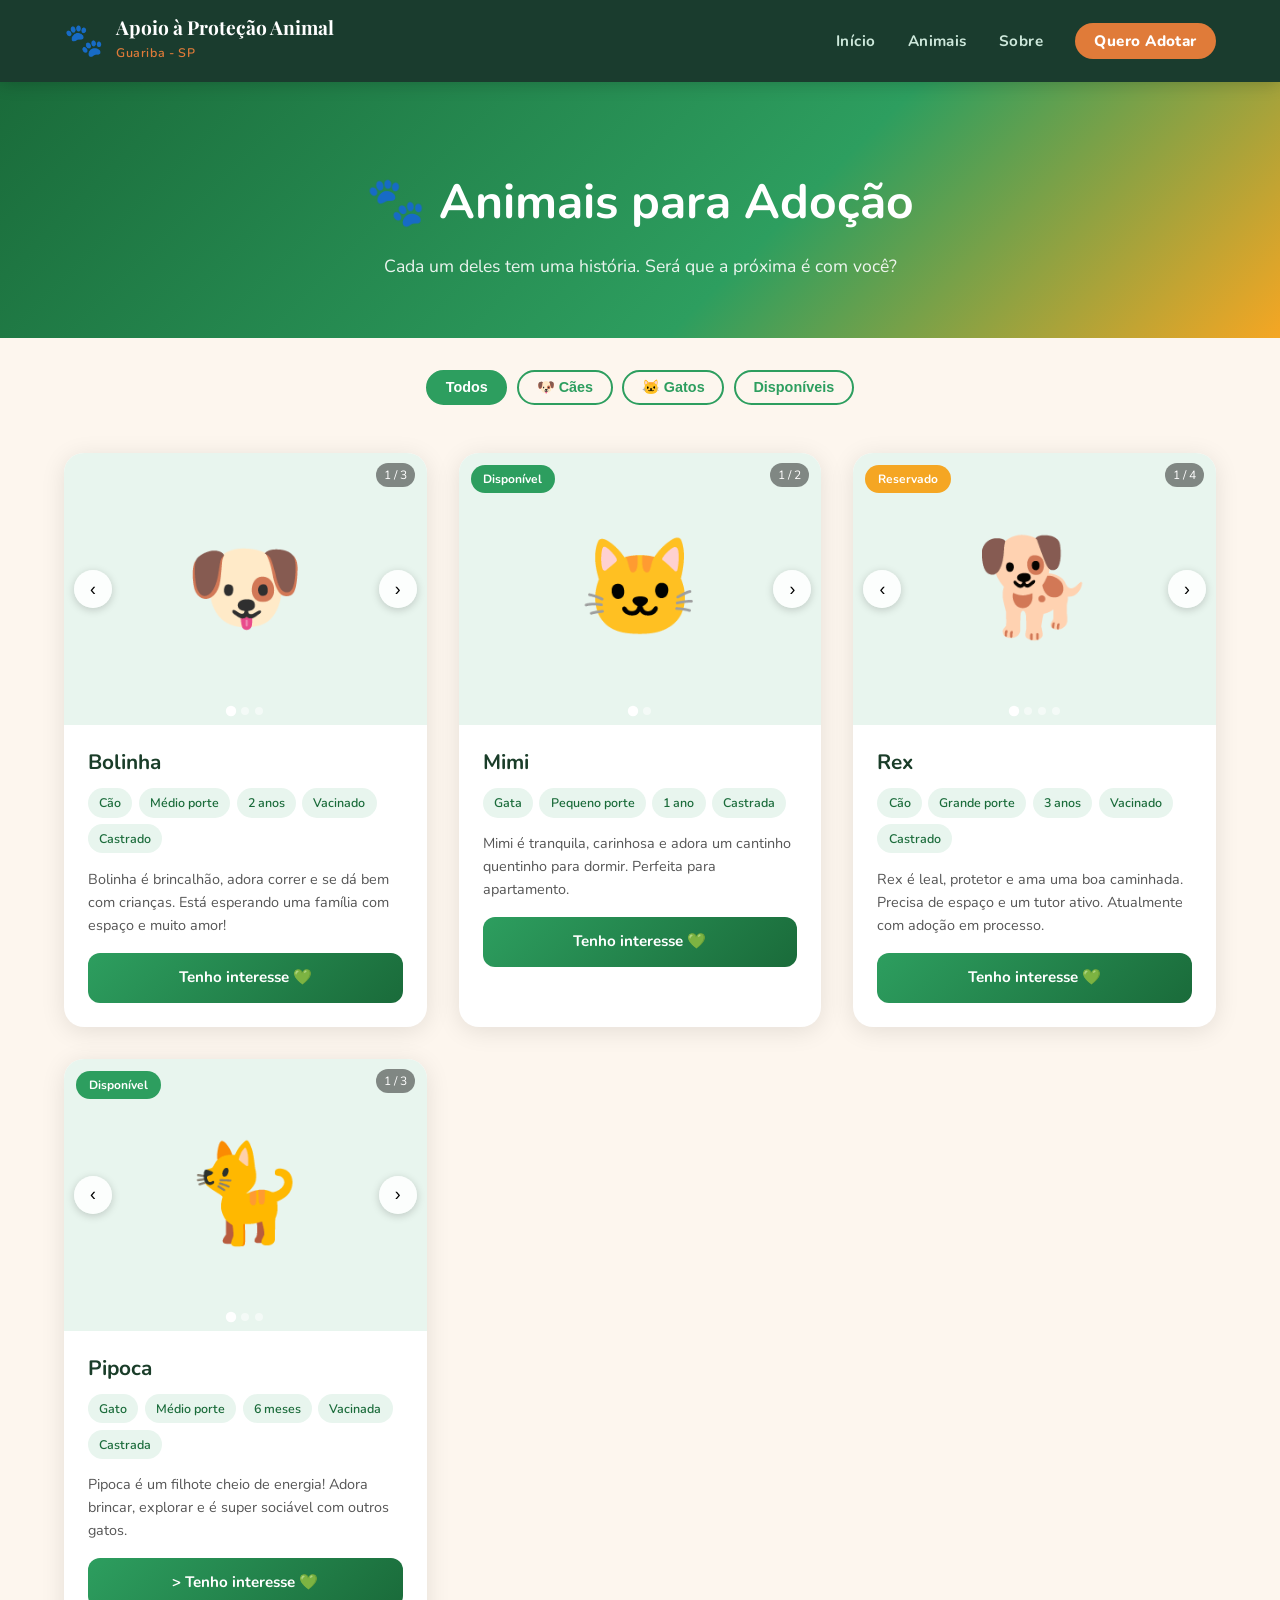
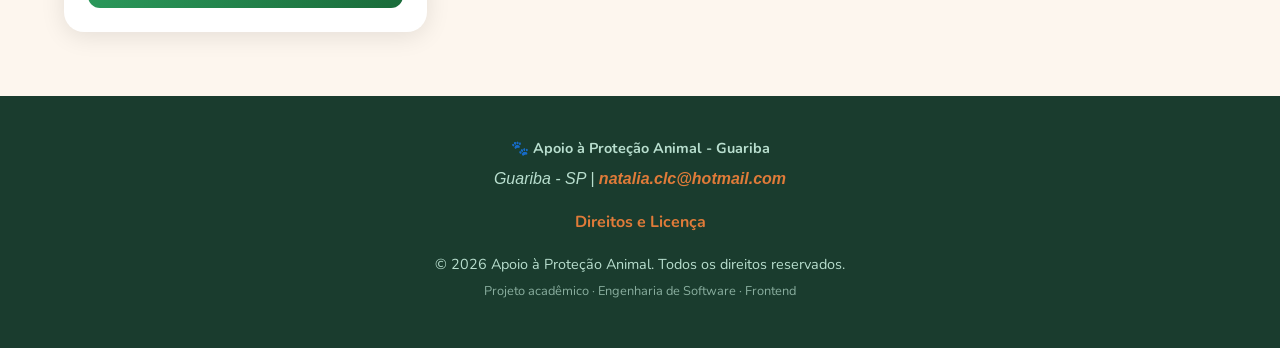
==== commit 9393b29f: "feat "correcao de bugs"" ====
--- a/adocao.html
+++ b/adocao.html
@@ -74,6 +74,7 @@
             <span class="tag">Médio porte</span>
             <span class="tag">2 anos</span>
             <span class="tag">Vacinado</span>
+            <span class="tag">Castrado</span>
           </div>
           <p class="card-desc">Bolinha é brincalhão, adora correr e se dá bem com crianças. Está esperando uma família com espaço e muito amor!</p>
           <a href="https://wa.me/+5516993713823?text=Olá!%20Tenho%20interesse%20em%20adotar%20o%20Bolinha." 
@@ -142,6 +143,7 @@
             <span class="tag">Grande porte</span>
             <span class="tag">3 anos</span>
             <span class="tag">Vacinado</span>
+            <span class="tag">Castrado</span>
           </div>
           <p class="card-desc">Rex é leal, protetor e ama uma boa caminhada. Precisa de espaço e um tutor ativo. Atualmente com adoção em processo.</p>
           <a href="https://wa.me/+5516993713823?text=Olá!%20Tenho%20interesse%20em%20adotar%20o%20Rex." 
@@ -175,7 +177,8 @@
             <span class="tag">Gato</span>
             <span class="tag">Médio porte</span>
             <span class="tag">6 meses</span>
-            <span class="tag">Vacinado</span>
+            <span class="tag">Vacinada</span>
+            <span class="tag">Castrada</span>
           </div>
           <p class="card-desc">Pipoca é um filhote cheio de energia! Adora brincar, explorar e é super sociável com outros gatos.</p>
           <a href="https://wa.me/+5516993713823?text=Olá!%20Tenho%20interesse%20em%20adotar%20a%20Pipoca." 
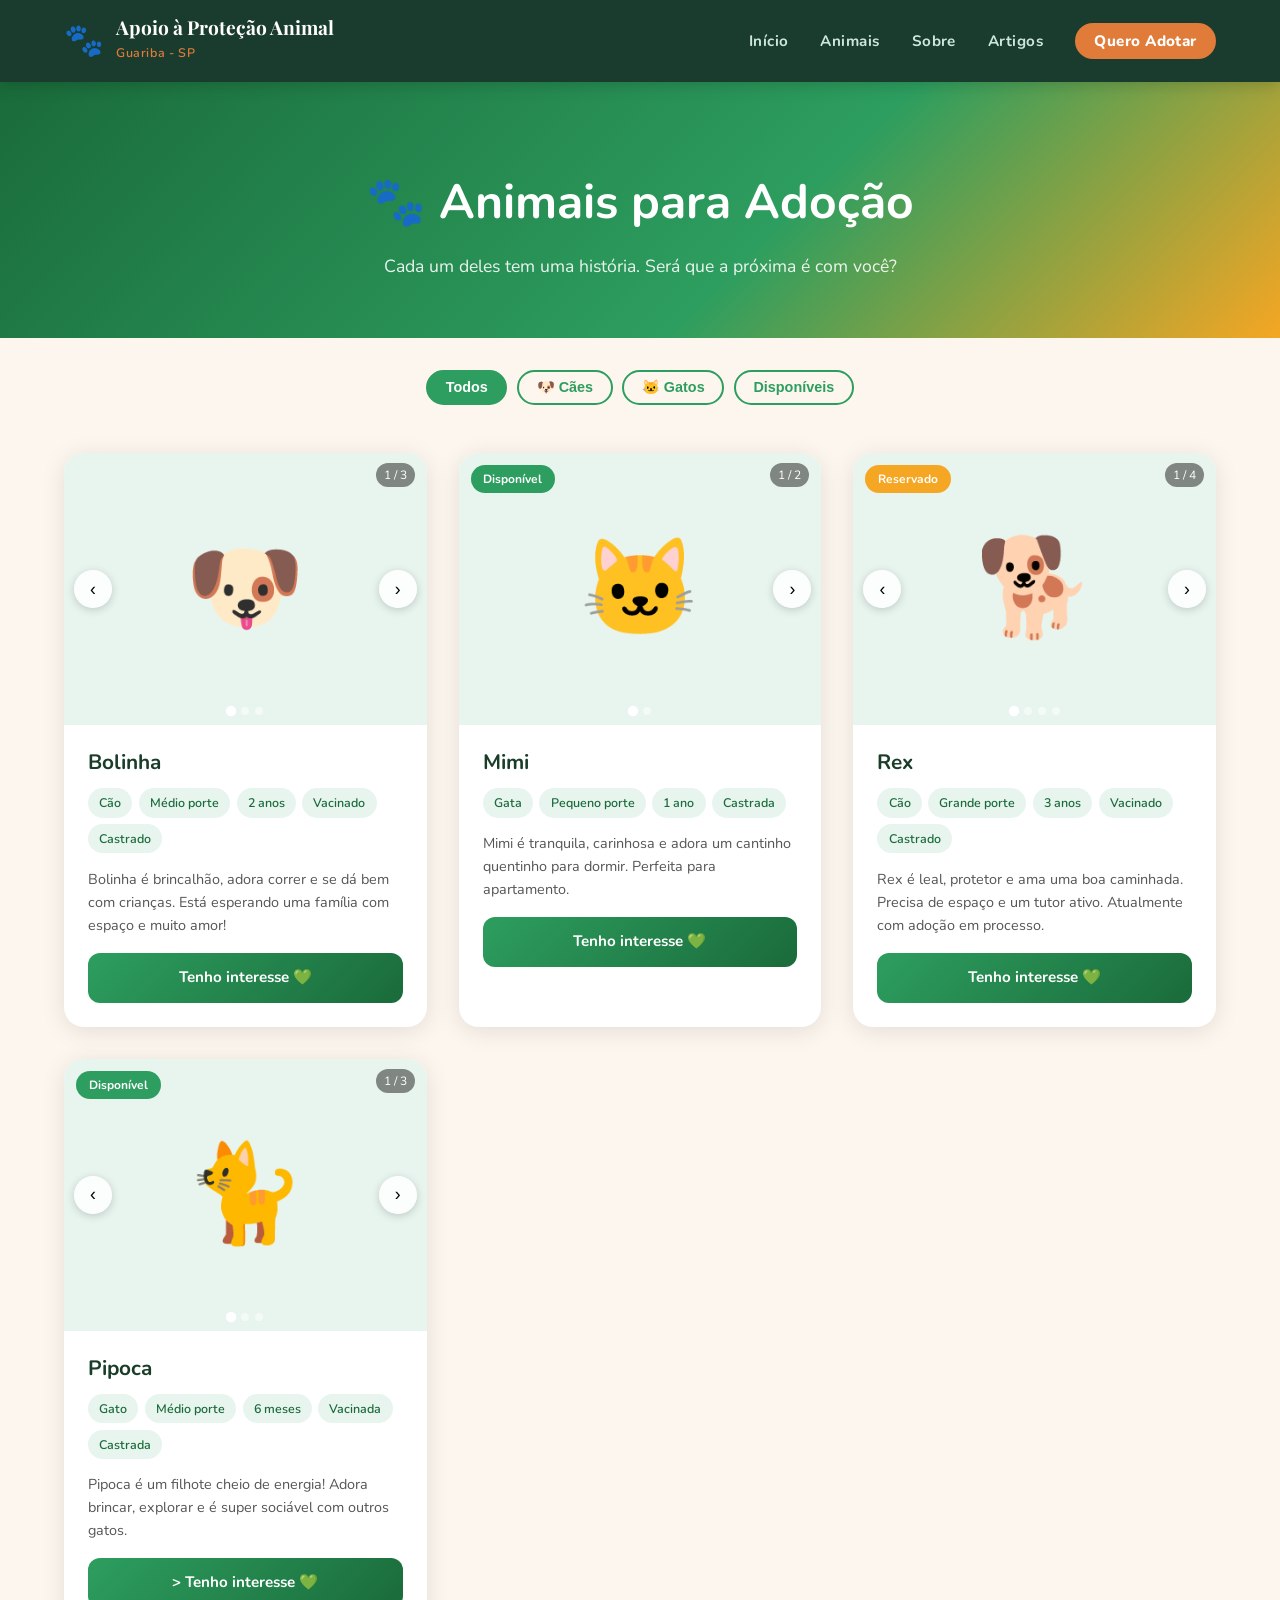
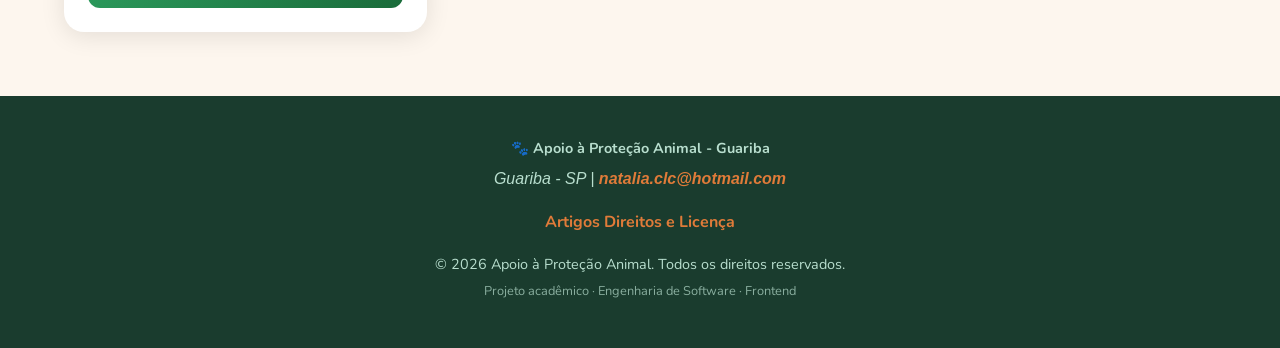
==== commit b9b916a3: "adiciona página de Artigos com links do Instagram" ====
--- a/adocao.html
+++ b/adocao.html
@@ -25,6 +25,7 @@
           <li><a href="index.html#inicio">Início</a></li>
           <li><a href="index.html#animais">Animais</a></li>
           <li><a href="index.html#sobre">Sobre</a></li>
+          <li><a href="artigos.html">Artigos</a></li>
           <li><a href="adocao.html" class="btn-adotar">Quero Adotar</a></li>
         </ul>
       </nav>
@@ -203,6 +204,7 @@
         <a>natalia.clc@hotmail.com</a>
       </address>
       <nav class="footer-links" aria-label="Links institucionais">
+        <a href="artigos.html">Artigos</a>
         <a href="licenca.html">Direitos e Licença</a>
       </nav>
       <p class="copyright">&copy; 2026 Apoio à Proteção Animal. Todos os direitos reservados.</p>
--- a/assets/css/style.css
+++ b/assets/css/style.css
@@ -1434,3 +1434,86 @@
       .evento-card { grid-template-columns: 75px 1fr; }
       .galeria-grid { grid-template-columns: repeat(2, 1fr); }
     }
+
+/* =============================================
+    PÁGINA ARTIGOS
+   ============================================= */
+
+    .hero-artigos {
+      background: linear-gradient(135deg, #1a6b3a 0%, #2d9e5f 60%, #f5a623 100%);
+      padding: 5rem 1.5rem 3.5rem;
+      text-align: center;
+      color: #fff;
+    }
+    .hero-artigos h1 { font-size: clamp(1.8rem, 4vw, 3rem); margin-bottom: .5rem; }
+    .hero-artigos p  { font-size: 1.1rem; opacity: .9; max-width: 560px; margin: 0 auto; }
+
+    .grid-artigos {
+      display: grid;
+      grid-template-columns: repeat(auto-fill, minmax(280px, 1fr));
+      gap: 1.8rem;
+      max-width: 1200px;
+      margin: 3rem auto 4rem;
+      padding: 0 1.5rem;
+    }
+
+    .card-artigo {
+      background: var(--cor-branco);
+      border-radius: var(--borda-radius);
+      box-shadow: var(--sombra);
+      overflow: hidden;
+      transition: transform var(--transicao), box-shadow var(--transicao);
+      text-align: center;
+    }
+    .card-artigo:hover {
+      transform: translateY(-6px);
+      box-shadow: 0 12px 32px rgba(0,0,0,.14);
+    }
+
+    .card-artigo-img {
+      width: 100%;
+      height: 220px;
+      overflow: hidden;
+      background: #e8f5ee;
+      display: flex;
+      align-items: center;
+      justify-content: center;
+    }
+    .card-artigo-img img {
+      width: 100%;
+      height: 100%;
+      object-fit: contain;
+      display: block;
+      padding: 0.5rem;
+    }
+
+    .card-artigo-corpo {
+      padding: 1.2rem;
+    }
+
+    .card-artigo h3 {
+      font-size: 1.1rem;
+      font-weight: 800;
+      color: var(--cor-header-footer);
+      margin-bottom: .5rem;
+    }
+
+    .card-artigo-meta {
+      font-size: .85rem;
+      color: var(--cor-texto-claro);
+      margin-bottom: 1.2rem;
+    }
+
+    .card-artigo .btn-card {
+      display: inline-block;
+      padding: .6rem 1.4rem;
+      background: var(--cor-primaria);
+      color: var(--cor-branco);
+      border-radius: 8px;
+      font-weight: 800;
+      font-size: .9rem;
+      transition: background var(--transicao);
+    }
+    .card-artigo .btn-card:hover {
+      background: #c96828;
+    }
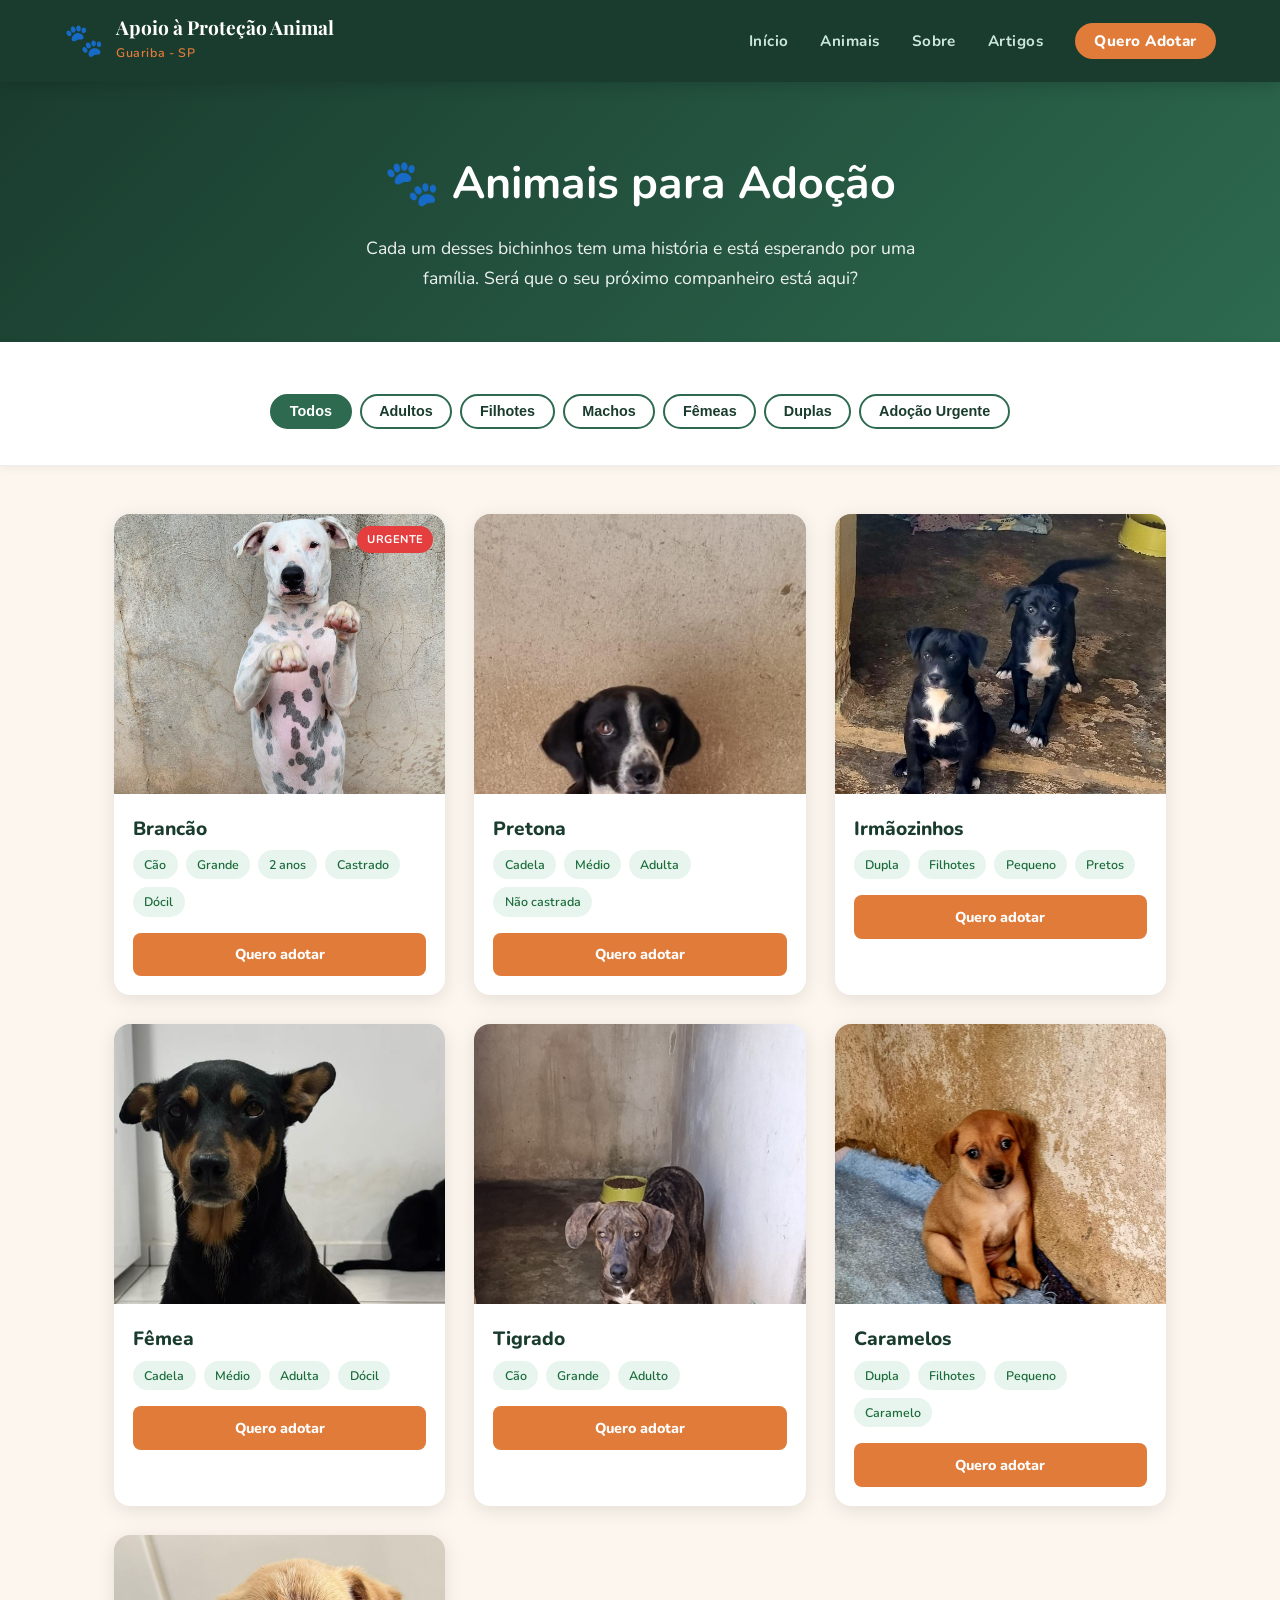
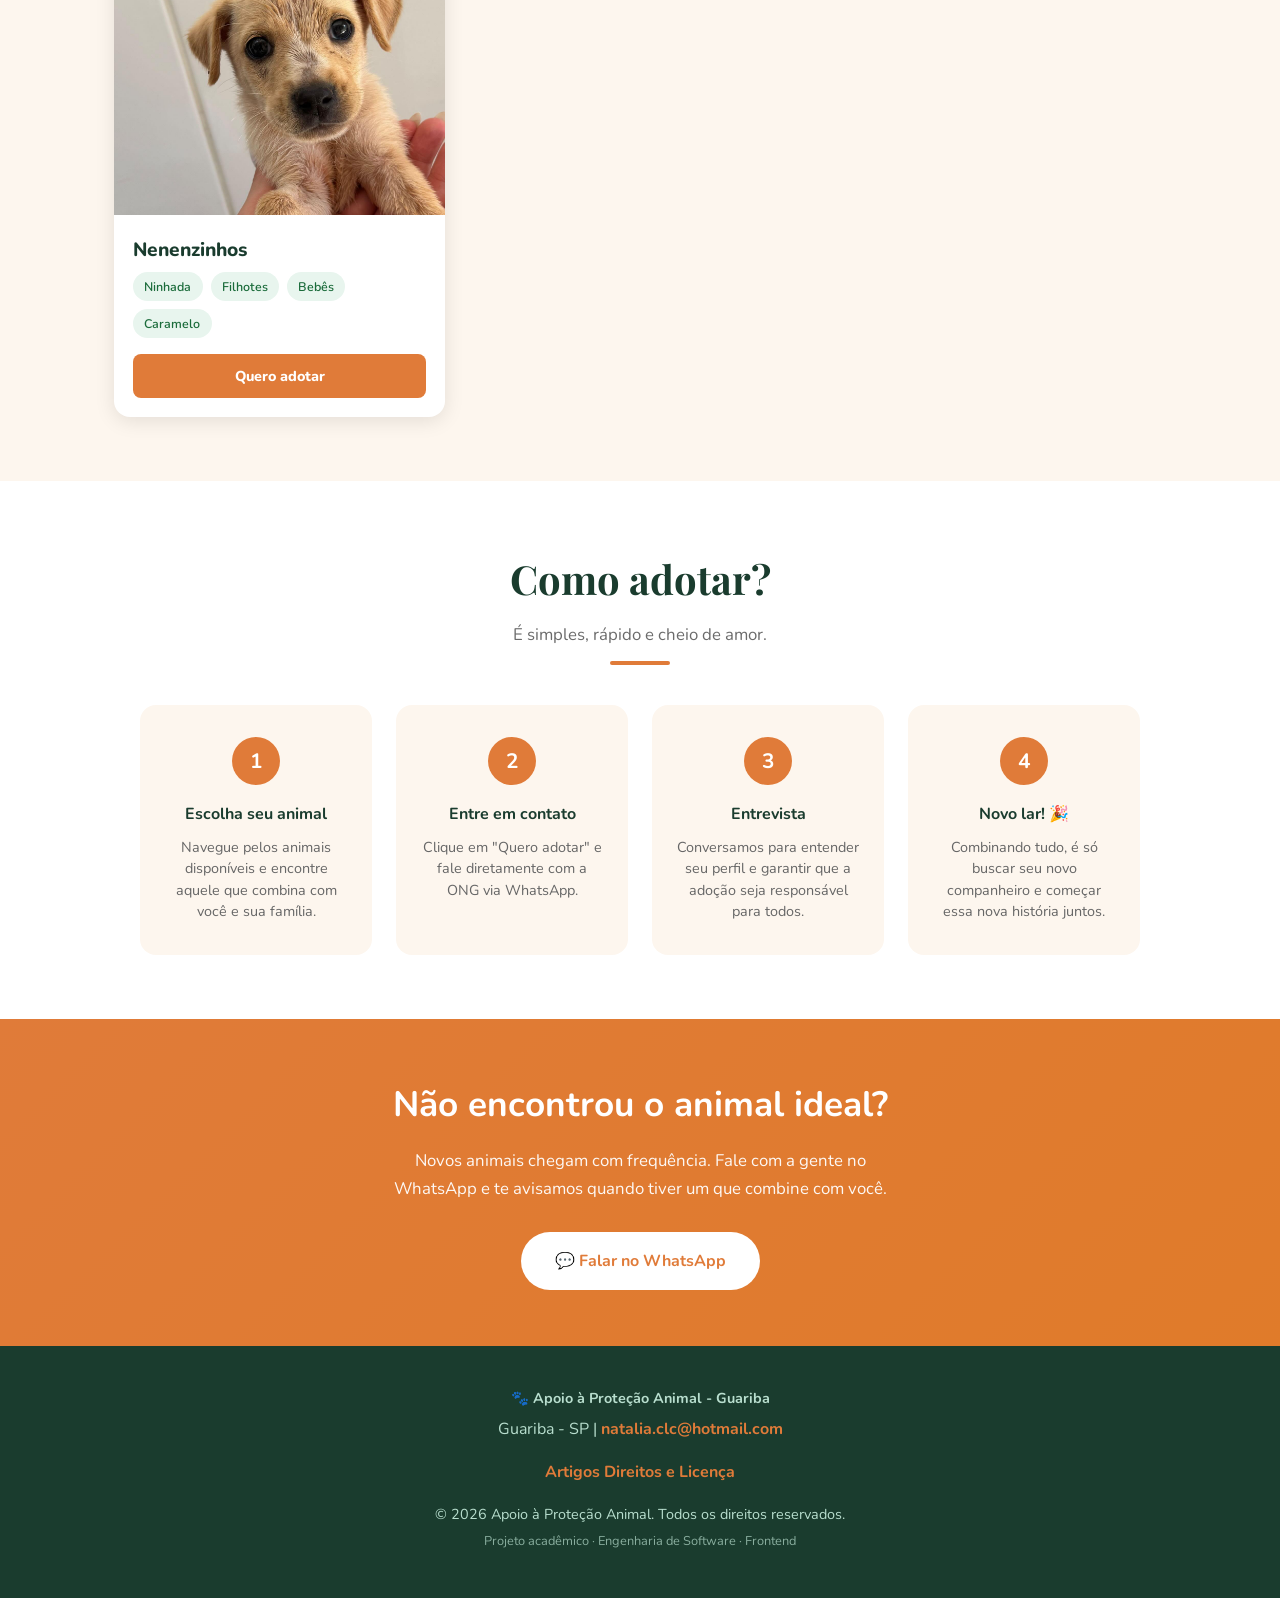
==== commit 97c83f4a: "feat add de imagens e refatoracao das paginas de card" ====
--- a/adocao.html
+++ b/adocao.html
@@ -3,11 +3,13 @@
 <head>
   <meta charset="UTF-8">
   <meta name="viewport" content="width=device-width, initial-scale=1.0">
-  <title>Adoção — Apoio à Proteção Animal Guariba</title>
-  <meta name="description" content="Conheça os animais disponíveis para adoção na ONG Apoio à Proteção Animal de Guariba - SP.">
+  <title>Adoção | Apoio à Proteção Animal - Guariba</title>
+  <meta name="description" content="Conheça os animais disponíveis para adoção responsável na ONG Apoio à Proteção Animal de Guariba - SP.">
   <link rel="stylesheet" href="assets/css/style.css">
+</head>
+<body>
 
-  <!-- ===== HEADER (mesmo do index) ===== -->
+  <!-- ===== HEADER ===== -->
   <header>
     <div class="header-inner">
       <div class="logo">
@@ -24,7 +26,7 @@
         <ul id="nav-menu">
           <li><a href="index.html#inicio">Início</a></li>
           <li><a href="index.html#animais">Animais</a></li>
-          <li><a href="index.html#sobre">Sobre</a></li>
+          <li><a href="sobre.html">Sobre</a></li>
           <li><a href="artigos.html">Artigos</a></li>
           <li><a href="adocao.html" class="btn-adotar">Quero Adotar</a></li>
         </ul>
@@ -34,175 +36,255 @@
  
   <main>
  
-    <!-- ===== HERO ===== -->
-    <section class="hero-adocao">
+    <!-- ===== PAGE HERO ===== -->
+    <section class="page-hero">
       <h1>🐾 Animais para Adoção</h1>
-      <p>Cada um deles tem uma história. Será que a próxima é com você?</p>
+      <p>Cada um desses bichinhos tem uma história e está esperando por uma família. Será que o seu próximo companheiro está aqui?</p>
     </section>
  
     <!-- ===== FILTROS ===== -->
-    <div class="filtros" role="group" aria-label="Filtrar por espécie">
-      <button class="filtro-btn ativo" data-filtro="todos">Todos</button>
-      <button class="filtro-btn" data-filtro="cao">🐶 Cães</button>
-      <button class="filtro-btn" data-filtro="gato">🐱 Gatos</button>
-      <button class="filtro-btn" data-filtro="disponivel">Disponíveis</button>
+    <div class="filtros-wrap">
+      <div class="filtros">
+        <button class="filtro-btn ativo" data-filtro="todos">Todos</button>
+        <button class="filtro-btn" data-filtro="adulto">Adultos</button>
+        <button class="filtro-btn" data-filtro="filhote">Filhotes</button>
+        <button class="filtro-btn" data-filtro="macho">Machos</button>
+        <button class="filtro-btn" data-filtro="femea">Fêmeas</button>
+        <button class="filtro-btn" data-filtro="dupla">Duplas</button>
+        <button class="filtro-btn" data-filtro="urgente">Adoção Urgente</button>
+      </div>
     </div>
  
-    <!-- ===== GRID DE ANIMAIS ===== -->
-    <div class="grid-adocao" id="grid-adocao">
- 
-      <!-- ─── BOLINHA ─── -->
-      <article class="card-adocao" data-tipo="cao">
-        <div class="carrossel" data-total="3">
-          <span class="carrossel-contador">1 / 3</span>
-          <div class="carrossel-track">
-            <div class="carrossel-slide">🐶</div>
-            <div class="carrossel-slide">😴</div>
-            <div class="carrossel-slide">🦴</div>
-          </div>
-          <button class="carrossel-btn prev" aria-label="Foto anterior">‹</button>
-          <button class="carrossel-btn next" aria-label="Próxima foto">›</button>
-          <div class="carrossel-dots">
-            <button class="dot ativo" aria-label="Foto 1"></button>
-            <button class="dot" aria-label="Foto 2"></button>
-            <button class="dot" aria-label="Foto 3"></button>
-          </div>
-        </div>
-        <div class="card-info">
-          <h3>Bolinha</h3>
-          <div class="card-tags">
-            <span class="tag">Cão</span>
-            <span class="tag">Médio porte</span>
-            <span class="tag">2 anos</span>
-            <span class="tag">Vacinado</span>
-            <span class="tag">Castrado</span>
-          </div>
-          <p class="card-desc">Bolinha é brincalhão, adora correr e se dá bem com crianças. Está esperando uma família com espaço e muito amor!</p>
-          <a href="https://wa.me/+5516993713823?text=Olá!%20Tenho%20interesse%20em%20adotar%20o%20Bolinha." 
-          class="btn-interesse" target="_blank" rel="noopener">
-            Tenho interesse 💚
-          </a>
-        </div>
-      </article>
- 
-      <!-- ─── MIMI ─── -->
-      <article class="card-adocao" data-tipo="gato" data-status="disponivel">
-        <div class="carrossel" data-total="2">
-          <span class="badge-status badge-disponivel">Disponível</span>
-          <span class="carrossel-contador">1 / 2</span>
-          <div class="carrossel-track">
-            <div class="carrossel-slide">🐱</div>
-            <div class="carrossel-slide">😻</div>
-          </div>
-          <button class="carrosse l-btn prev" aria-label="Foto anterior">‹</button>
-          <button class="carrossel-btn next" aria-label="Próxima foto">›</button>
-          <div class="carrossel-dots">
-            <button class="dot ativo" aria-label="Foto 1"></button>
-            <button class="dot" aria-label="Foto 2"></button>
-          </div>
-        </div>
-        <div class="card-info">
-          <h3>Mimi</h3>
-          <div class="card-tags">
-            <span class="tag">Gata</span>
-            <span class="tag">Pequeno porte</span>
-            <span class="tag">1 ano</span>
-            <span class="tag">Castrada</span>
-          </div>
-          <p class="card-desc">Mimi é tranquila, carinhosa e adora um cantinho quentinho para dormir. Perfeita para apartamento.</p>
-          <a href="https://wa.me/+5516993713823?text=Olá!%20Tenho%20interesse%20em%20adotar%20a%20Mimi." 
-          class="btn-interesse" target="_blank" rel="noopener">
-            Tenho interesse 💚
-          </a>
-        </div>
-      </article>
- 
-      <!-- ─── REX ─── -->
-      <article class="card-adocao" data-tipo="cao" data-status="reservado">
-        <div class="carrossel" data-total="4">
-          <span class="badge-status badge-reservado">Reservado</span>
-          <span class="carrossel-contador">1 / 4</span>
-          <div class="carrossel-track">
-            <div class="carrossel-slide">🐕</div>
-            <div class="carrossel-slide">🐾</div>
-            <div class="carrossel-slide">🎾</div>
-            <div class="carrossel-slide">😄</div>
-          </div>
-          <button class="carrossel-btn prev" aria-label="Foto anterior">‹</button>
-          <button class="carrossel-btn next" aria-label="Próxima foto">›</button>
-          <div class="carrossel-dots">
-            <button class="dot ativo" aria-label="Foto 1"></button>
-            <button class="dot" aria-label="Foto 2"></button>
-            <button class="dot" aria-label="Foto 3"></button>
-            <button class="dot" aria-label="Foto 4"></button>
-          </div>
-        </div>
-        <div class="card-info">
-          <h3>Rex</h3>
-          <div class="card-tags">
-            <span class="tag">Cão</span>
-            <span class="tag">Grande porte</span>
-            <span class="tag">3 anos</span>
-            <span class="tag">Vacinado</span>
-            <span class="tag">Castrado</span>
-          </div>
-          <p class="card-desc">Rex é leal, protetor e ama uma boa caminhada. Precisa de espaço e um tutor ativo. Atualmente com adoção em processo.</p>
-          <a href="https://wa.me/+5516993713823?text=Olá!%20Tenho%20interesse%20em%20adotar%20o%20Rex." 
-          class="btn-interesse" target="_blank" rel="noopener">
-            Tenho interesse 💚
-          </a>
-        </div>
-      </article>
- 
-      <!-- ─── PIPOCA ─── -->
-      <article class="card-adocao" data-tipo="gato" data-status="disponivel">
-        <div class="carrossel" data-total="3">
-          <span class="badge-status badge-disponivel">Disponível</span>
-          <span class="carrossel-contador">1 / 3</span>
-          <div class="carrossel-track">
-            <div class="carrossel-slide">🐈</div>
-            <div class="carrossel-slide">😸</div>
-            <div class="carrossel-slide">🧶</div>
-          </div>
-          <button class="carrossel-btn prev" aria-label="Foto anterior">‹</button>
-          <button class="carrossel-btn next" aria-label="Próxima foto">›</button>
-          <div class="carrossel-dots">
-            <button class="dot ativo" aria-label="Foto 1"></button>
-            <button class="dot" aria-label="Foto 2"></button>
-            <button class="dot" aria-label="Foto 3"></button>
-          </div>
-        </div>
-        <div class="card-info">
-          <h3>Pipoca</h3>
-          <div class="card-tags">
-            <span class="tag">Gato</span>
-            <span class="tag">Médio porte</span>
-            <span class="tag">6 meses</span>
-            <span class="tag">Vacinada</span>
-            <span class="tag">Castrada</span>
-          </div>
-          <p class="card-desc">Pipoca é um filhote cheio de energia! Adora brincar, explorar e é super sociável com outros gatos.</p>
-          <a href="https://wa.me/+5516993713823?text=Olá!%20Tenho%20interesse%20em%20adotar%20a%20Pipoca." 
-          class="btn-interesse" target="_blank" rel="noopener"> <!-- ISSO E MUITO FODA, bizarro basicamente ele manda msg direto pra pessoa com um pre-texto definido-->>
-            Tenho interesse 💚
-          </a>
-        </div>
-      </article>
- 
-      <!-- mensagem se filtro não encontrar nada -->
-      <p class="sem-resultados" id="sem-resultados">Nenhum animal encontrado para esse filtro. 😢</p>
- 
-    </div><!-- /grid-adocao -->
- 
-   
+    <!-- ===== GRADE DE ANIMAIS ===== -->
+    <section class="adocao-secao">
+      <div class="grid-animais container">
+ 
+        <!-- BRANCÃO -->
+        <article class="card-animal" data-tags="adulto macho urgente">
+          <div class="foto">
+            <span class="badge-urgente">Urgente</span>
+            <div class="carr-track">
+              <div class="carr-slide"><img src="assets/img/brancao.jpeg" alt="Brancão"></div>
+              <div class="carr-slide"><img src="assets/img/brancao2.jpeg" alt="Brancão 2"></div>
+            </div>
+            <button class="carr-btn prev" aria-label="Anterior">&#8249;</button>
+            <button class="carr-btn next" aria-label="Próximo">&#8250;</button>
+            <div class="carr-dots">
+              <button class="carr-dot ativo" data-index="0"></button>
+              <button class="carr-dot" data-index="1"></button>
+            </div>
+          </div>
+          <div class="info">
+            <h3>Brancão</h3>
+            <div class="tags">
+              <span class="tag">Cão</span>
+              <span class="tag">Grande</span>
+              <span class="tag">2 anos</span>
+              <span class="tag">Castrado</span>
+              <span class="tag">Dócil</span>
+            </div>
+            <a href="https://wa.me/55XXXXXXXXXXX?text=Olá!%20Tenho%20interesse%20em%20adotar%20o%20Brancão." class="btn-card" target="_blank" rel="noopener">Quero adotar</a>
+          </div>
+        </article>
+ 
+        <!-- PRETONA -->
+        <article class="card-animal" data-tags="adulto femea">
+          <div class="foto">
+            <div class="carr-track">
+              <div class="carr-slide"><img src="assets/img/pretona.jpeg" alt="Pretona"></div>
+              <div class="carr-slide"><img src="assets/img/pretona.jpeg" alt="Pretona 2"></div>
+            </div>
+            <button class="carr-btn prev" aria-label="Anterior">&#8249;</button>
+            <button class="carr-btn next" aria-label="Próximo">&#8250;</button>
+            <div class="carr-dots">
+              <button class="carr-dot ativo" data-index="0"></button>
+              <button class="carr-dot" data-index="1"></button>
+            </div>
+          </div>
+          <div class="info">
+            <h3>Pretona</h3>
+            <div class="tags">
+              <span class="tag">Cadela</span>
+              <span class="tag">Médio</span>
+              <span class="tag">Adulta</span>
+              <span class="tag">Não castrada</span>
+            </div>
+            <a href="https://wa.me/55XXXXXXXXXXX?text=Olá!%20Tenho%20interesse%20em%20adotar%20a%20Pretona." class="btn-card" target="_blank" rel="noopener">Quero adotar</a>
+          </div>
+        </article>
+ 
+        <!-- IRMÃOZINHOS -->
+        <article class="card-animal" data-tags="filhote dupla">
+          <div class="foto">
+            <div class="carr-track">
+              <div class="carr-slide"><img src="assets/img/irmaozinhos.jpeg" alt="Irmãozinhos"></div>
+            </div>
+            <button class="carr-btn prev oculto" aria-label="Anterior">&#8249;</button>
+            <button class="carr-btn next oculto" aria-label="Próximo">&#8250;</button>
+          </div>
+          <div class="info">
+            <h3>Irmãozinhos</h3>
+            <div class="tags">
+              <span class="tag">Dupla</span>
+              <span class="tag">Filhotes</span>
+              <span class="tag">Pequeno</span>
+              <span class="tag">Pretos</span>
+            </div>
+            <a href="https://wa.me/55XXXXXXXXXXX?text=Olá!%20Tenho%20interesse%20em%20adotar%20os%20Irmãozinhos." class="btn-card" target="_blank" rel="noopener">Quero adotar</a>
+          </div>
+        </article>
+ 
+        <!-- FÊMEA -->
+        <article class="card-animal" data-tags="adulto femea">
+          <div class="foto">
+            <div class="carr-track">
+              <div class="carr-slide"><img src="assets/img/femea.jpeg" alt="Fêmea"></div>
+            </div>
+            <button class="carr-btn prev oculto" aria-label="Anterior">&#8249;</button>
+            <button class="carr-btn next oculto" aria-label="Próximo">&#8250;</button>
+          </div>
+          <div class="info">
+            <h3>Fêmea</h3>
+            <div class="tags">
+              <span class="tag">Cadela</span>
+              <span class="tag">Médio</span>
+              <span class="tag">Adulta</span>
+              <span class="tag">Dócil</span>
+            </div>
+            <a href="https://wa.me/55XXXXXXXXXXX?text=Olá!%20Tenho%20interesse%20em%20adotar%20a%20Fêmea." class="btn-card" target="_blank" rel="noopener">Quero adotar</a>
+          </div>
+        </article>
+ 
+        <!-- TIGRADO -->
+        <article class="card-animal" data-tags="adulto macho">
+          <div class="foto">
+            <div class="carr-track">
+              <div class="carr-slide"><img src="assets/img/tigrado.jpeg" alt="Tigrado"></div>
+            </div>
+            <button class="carr-btn prev oculto" aria-label="Anterior">&#8249;</button>
+            <button class="carr-btn next oculto" aria-label="Próximo">&#8250;</button>
+          </div>
+          <div class="info">
+            <h3>Tigrado</h3>
+            <div class="tags">
+              <span class="tag">Cão</span>
+              <span class="tag">Grande</span>
+              <span class="tag">Adulto</span>
+            </div>
+            <a href="https://wa.me/55XXXXXXXXXXX?text=Olá!%20Tenho%20interesse%20em%20adotar%20o%20Tigrado." class="btn-card" target="_blank" rel="noopener">Quero adotar</a>
+          </div>
+        </article>
+ 
+        <!-- CARAMELOS -->
+        <article class="card-animal" data-tags="filhote dupla">
+          <div class="foto">
+            <div class="carr-track">
+              <div class="carr-slide"><img src="assets/img/Caramelo.jpeg" alt="Caramelos"></div>
+              <div class="carr-slide"><img src="assets/img/Caramelo2.jpeg" alt="Caramelos 2"></div>
+              <div class="carr-slide"><img src="assets/img/Caramelo3.jpeg" alt="Caramelos 3"></div>
+            </div>
+            <button class="carr-btn prev" aria-label="Anterior">&#8249;</button>
+            <button class="carr-btn next" aria-label="Próximo">&#8250;</button>
+            <div class="carr-dots">
+              <button class="carr-dot ativo" data-index="0"></button>
+              <button class="carr-dot" data-index="1"></button>
+              <button class="carr-dot" data-index="2"></button>
+            </div>
+          </div>
+          <div class="info">
+            <h3>Caramelos</h3>
+            <div class="tags">
+              <span class="tag">Dupla</span>
+              <span class="tag">Filhotes</span>
+              <span class="tag">Pequeno</span>
+              <span class="tag">Caramelo</span>
+            </div>
+            <a href="https://wa.me/55XXXXXXXXXXX?text=Olá!%20Tenho%20interesse%20em%20adotar%20os%20Caramelos." class="btn-card" target="_blank" rel="noopener">Quero adotar</a>
+          </div>
+        </article>
+ 
+        <!-- NENENZINHOS -->
+        <article class="card-animal" data-tags="filhote">
+          <div class="foto">
+            <div class="carr-track">
+              <div class="carr-slide"><img src="assets/img/nenem1.jpeg" alt="Nenenzinhos 1"></div>
+              <div class="carr-slide"><img src="assets/img/nenem2.jpeg" alt="Nenenzinhos 2"></div>
+              <div class="carr-slide"><img src="assets/img/nenem3.jpeg" alt="Nenenzinhos 3"></div>
+              <div class="carr-slide"><img src="assets/img/nenem4.jpeg" alt="Nenenzinhos 4"></div>
+              <div class="carr-slide"><img src="assets/img/nenem5.jpeg" alt="Nenenzinhos 5"></div>
+            </div>
+            <button class="carr-btn prev" aria-label="Anterior">&#8249;</button>
+            <button class="carr-btn next" aria-label="Próximo">&#8250;</button>
+            <div class="carr-dots">
+              <button class="carr-dot ativo" data-index="0"></button>
+              <button class="carr-dot" data-index="1"></button>
+              <button class="carr-dot" data-index="2"></button>
+              <button class="carr-dot" data-index="3"></button>
+              <button class="carr-dot" data-index="4"></button>
+            </div>
+          </div>
+          <div class="info">
+            <h3>Nenenzinhos</h3>
+            <div class="tags">
+              <span class="tag">Ninhada</span>
+              <span class="tag">Filhotes</span>
+              <span class="tag">Bebês</span>
+              <span class="tag">Caramelo</span>
+            </div>
+            <a href="https://wa.me/55XXXXXXXXXXX?text=Olá!%20Tenho%20interesse%20em%20adotar%20um%20dos%20Nenenzinhos." class="btn-card" target="_blank" rel="noopener">Quero adotar</a>
+          </div>
+        </article>
+ 
+        <p class="sem-resultados">Nenhum animal encontrado com esse filtro. 🐾</p>
+ 
+      </div>
+    </section>
+ 
+    <!-- ===== PROCESSO DE ADOÇÃO ===== -->
+    <section class="processo">
+      <div class="secao-titulo">
+        <h2>Como adotar?</h2>
+        <p>É simples, rápido e cheio de amor.</p>
+        <div class="linha"></div>
+      </div>
+      <div class="passos">
+        <div class="passo">
+          <div class="passo-numero">1</div>
+          <h3>Escolha seu animal</h3>
+          <p>Navegue pelos animais disponíveis e encontre aquele que combina com você e sua família.</p>
+        </div>
+        <div class="passo">
+          <div class="passo-numero">2</div>
+          <h3>Entre em contato</h3>
+          <p>Clique em "Quero adotar" e fale diretamente com a ONG via WhatsApp.</p>
+        </div>
+        <div class="passo">
+          <div class="passo-numero">3</div>
+          <h3>Entrevista</h3>
+          <p>Conversamos para entender seu perfil e garantir que a adoção seja responsável para todos.</p>
+        </div>
+        <div class="passo">
+          <div class="passo-numero">4</div>
+          <h3>Novo lar! 🎉</h3>
+          <p>Combinando tudo, é só buscar seu novo companheiro e começar essa nova história juntos.</p>
+        </div>
+      </div>
+    </section>
+ 
+    <!-- ===== CTA FINAL ===== -->
+    <section class="cta-adocao">
+      <h2>Não encontrou o animal ideal?</h2>
+      <p>Novos animais chegam com frequência. Fale com a gente no WhatsApp e te avisamos quando tiver um que combine com você.</p>
+      <a href="https://wa.me/55XXXXXXXXXXX?text=Olá!%20Gostaria%20de%20saber%20sobre%20novos%20animais%20disponíveis%20para%20adoção." class="btn" target="_blank" rel="noopener">💬 Falar no WhatsApp</a>
+    </section>
+ 
+  </main>
+ 
   <!-- ===== FOOTER ===== -->
   <footer>
     <div class="footer-conteudo">
       <p>🐾 <strong>Apoio à Proteção Animal - Guariba</strong></p>
-      <address>
-        Guariba - SP |
-        <a>natalia.clc@hotmail.com</a>
-      </address>
+      Guariba - SP | <a>natalia.clc@hotmail.com</a>
       <nav class="footer-links" aria-label="Links institucionais">
         <a href="artigos.html">Artigos</a>
         <a href="licenca.html">Direitos e Licença</a>
@@ -214,93 +296,68 @@
  
   <script src="assets/js/script.js"></script>
   <script>
-    // ──────────────────────────────────────
-    // CARROSSEL — funciona de forma independente
-    // pra cada card na página
-    // ──────────────────────────────────────
-    document.querySelectorAll('.carrossel').forEach(carrossel => {
-      const track     = carrossel.querySelector('.carrossel-track');
-      const slides    = carrossel.querySelectorAll('.carrossel-slide');
-      const dots      = carrossel.querySelectorAll('.dot');
-      const contador  = carrossel.querySelector('.carrossel-contador');
-      const total     = slides.length;
-      let atual       = 0;
-      let autoplay    = null;
- 
-      function irPara(indice) {
-        // wrap around
-        atual = (indice + total) % total;
+    // ===== CARROSSÉIS =====
+    document.querySelectorAll('.card-animal').forEach(card => {
+      const track = card.querySelector('.carr-track');
+      if (!track) return;
+ 
+      const slides = track.querySelectorAll('.carr-slide');
+      const total  = slides.length;
+      if (total <= 1) return;
+ 
+      const btnPrev = card.querySelector('.carr-btn.prev');
+      const btnNext = card.querySelector('.carr-btn.next');
+      const dots    = card.querySelectorAll('.carr-dot');
+      let atual = 0;
+ 
+      function ir(n) {
+        atual = (n + total) % total;
         track.style.transform = `translateX(-${atual * 100}%)`;
         dots.forEach((d, i) => d.classList.toggle('ativo', i === atual));
-        contador.textContent = `${atual + 1} / ${total}`;
       }
  
-      carrossel.querySelector('.next').addEventListener('click', () => {
-        irPara(atual + 1);
-        resetAutoplay();
+      btnPrev.addEventListener('click', () => ir(atual - 1));
+      btnNext.addEventListener('click', () => ir(atual + 1));
+      dots.forEach(dot => {
+        dot.addEventListener('click', () => ir(parseInt(dot.dataset.index)));
       });
-      carrossel.querySelector('.prev').addEventListener('click', () => {
-        irPara(atual - 1);
-        resetAutoplay();
+ 
+      // swipe touch
+      let startX = 0;
+      track.addEventListener('touchstart', e => { startX = e.touches[0].clientX; }, { passive: true });
+      track.addEventListener('touchend',   e => {
+        const diff = startX - e.changedTouches[0].clientX;
+        if (Math.abs(diff) > 40) ir(diff > 0 ? atual + 1 : atual - 1);
       });
-      dots.forEach((dot, i) => dot.addEventListener('click', () => {
-        irPara(i);
-        resetAutoplay();
-      }));
- 
-      // swipe touch
-      let touchX = 0;
-      carrossel.addEventListener('touchstart', e => { touchX = e.touches[0].clientX; }, { passive: true });
-      carrossel.addEventListener('touchend', e => {
-        const diff = touchX - e.changedTouches[0].clientX;
-        if (Math.abs(diff) > 40) { irPara(atual + (diff > 0 ? 1 : -1)); resetAutoplay(); }
-      }, { passive: true });
- 
-      // autoplay (avança automaticamente)
-      function startAutoplay() {
-        autoplay = setInterval(() => irPara(atual + 1), 3500);
-      }
-      function resetAutoplay() {
-        clearInterval(autoplay);
-        startAutoplay();
-      }
-      startAutoplay();
- 
-      // pausa quando mouse está sobre o card
-      carrossel.closest('.card-adocao').addEventListener('mouseenter', () => clearInterval(autoplay));
-      carrossel.closest('.card-adocao').addEventListener('mouseleave', startAutoplay);
     });
  
-    // ──────────────────────────────────────
-    // FILTROS
-    // ──────────────────────────────────────
-    const filtrosBtns = document.querySelectorAll('.filtro-btn');
-    const cards       = document.querySelectorAll('.card-adocao');
-    const semResult   = document.getElementById('sem-resultados');
- 
-    filtrosBtns.forEach(btn => {
+    // ===== FILTROS =====
+    const botoes = document.querySelectorAll('.filtro-btn');
+    const cards  = document.querySelectorAll('.card-animal');
+    const semResultados = document.querySelector('.sem-resultados');
+ 
+    botoes.forEach(btn => {
       btn.addEventListener('click', () => {
-        filtrosBtns.forEach(b => b.classList.remove('ativo'));
+        botoes.forEach(b => b.classList.remove('ativo'));
         btn.classList.add('ativo');
  
         const filtro = btn.dataset.filtro;
         let visiveis = 0;
  
         cards.forEach(card => {
-          const tipo   = card.dataset.tipo;
-          const status = card.dataset.status;
-          const mostra = filtro === 'todos'
-            || filtro === tipo
-            || filtro === status;
- 
-          card.classList.toggle('oculto', !mostra);
-          if (mostra) visiveis++;
+          const tags = card.dataset.tags || '';
+          if (filtro === 'todos' || tags.includes(filtro)) {
+            card.classList.remove('oculto');
+            visiveis++;
+          } else {
+            card.classList.add('oculto');
+          }
         });
  
-        semResult.classList.toggle('visivel', visiveis === 0);
+        semResultados.style.display = visiveis === 0 ? 'block' : 'none';
       });
     });
- 
   </script>
+ 
 </body>
 </html>
--- a/assets/css/style.css
+++ b/assets/css/style.css
@@ -19,6 +19,12 @@
   --transicao: 0.3s ease;
   --fonte-titulo: 'Playfair Display', serif;
   --fonte-corpo: 'Nunito', sans-serif;
+
+  /* aliases usados nas páginas internas */
+  --verde: #2d6a4f;
+  --verde-escuro: #1a3c2e;
+  --laranja: #e07b39;
+  --bege: #fdf6ee;
 }
 
 /* --- Reset & Base --- */
@@ -1517,3 +1523,224 @@
     .card-artigo .btn-card:hover {
       background: #c96828;
     }
+
+    .card-animal .foto {
+  height: 280px;
+  overflow: hidden;
+  border-radius: 12px 12px 0 0;
+}
+
+.card-animal .foto img {
+  width: 100%;
+  height: 100%;
+  object-fit: cover;
+  object-position: center top;
+}
+
+ /* ===== PAGE HERO ===== */
+    .page-hero {
+      background: linear-gradient(135deg, var(--verde-escuro) 0%, var(--verde) 100%);
+      padding: 4rem 1.5rem 3rem;
+      text-align: center;
+      color: white;
+    }
+ 
+    .page-hero h1 {
+      font-size: clamp(1.8rem, 4vw, 2.8rem);
+      margin-bottom: 0.75rem;
+      font-weight: 700;
+      color: white !important;
+    }
+ 
+    .page-hero p {
+      font-size: 1.1rem;
+      max-width: 560px;
+      margin: 0 auto;
+      color: rgba(255,255,255,0.92) !important;
+    }
+ 
+    /* ===== FILTROS ===== */
+    .filtros-wrap {
+      background: white;
+      border-bottom: 1px solid #eee;
+      padding: 1.25rem 1.5rem;
+      position: sticky;
+      top: 0;
+      z-index: 10;
+      box-shadow: 0 2px 8px rgba(0,0,0,0.06);
+    }
+ 
+    .filtros {
+      display: flex;
+      gap: 0.5rem;
+      flex-wrap: wrap;
+      justify-content: center;
+      max-width: 900px;
+      margin: 0 auto;
+    }
+ 
+    .filtro-btn {
+      padding: 0.45rem 1.1rem;
+      border-radius: 999px;
+      border: 2px solid var(--verde);
+      background: transparent;
+      color: var(--verde-escuro);
+      font-size: 0.9rem;
+      font-weight: 600;
+      cursor: pointer;
+      transition: all 0.2s;
+    }
+ 
+    .filtro-btn:hover,
+    .filtro-btn.ativo {
+      background: var(--verde);
+      color: white;
+    }
+ 
+    /* ===== GRADE DE ANIMAIS ===== */
+    .adocao-secao {
+      padding: 3rem 1.5rem 4rem;
+      background: var(--bege);
+    }
+ 
+    .adocao-secao .grid-animais {
+      grid-template-columns: repeat(auto-fill, minmax(280px, 1fr));
+      max-width: 1100px;
+    }
+ 
+    .card-animal {
+      transition: transform 0.2s, box-shadow 0.2s;
+    }
+ 
+    .card-animal.oculto {
+      display: none;
+    }
+ 
+    .sem-resultados {
+      text-align: center;
+      padding: 3rem;
+      color: #888;
+      font-size: 1.1rem;
+      display: none;
+      grid-column: 1 / -1;
+    }
+ 
+    /* Badge urgente */
+    .badge-urgente {
+      position: absolute;
+      top: 12px;
+      right: 12px;
+      background: #e53e3e;
+      color: white;
+      font-size: 0.7rem;
+      font-weight: 700;
+      padding: 0.25rem 0.6rem;
+      border-radius: 999px;
+      letter-spacing: 0.05em;
+      text-transform: uppercase;
+    }
+ 
+    .card-animal .foto {
+      position: relative;
+      height: 280px;
+      overflow: hidden;
+      border-radius: 12px 12px 0 0;
+    }
+ 
+    .card-animal .foto img {
+      width: 100%;
+      height: 100%;
+      object-fit: cover;
+      object-position: center top;
+    }
+ 
+    /* ===== PROCESSO DE ADOÇÃO ===== */
+    .processo {
+      padding: 4rem 1.5rem;
+      background: white;
+    }
+ 
+    .processo .secao-titulo {
+      margin-bottom: 2.5rem;
+    }
+ 
+    .passos {
+      display: grid;
+      grid-template-columns: repeat(auto-fit, minmax(200px, 1fr));
+      gap: 1.5rem;
+      max-width: 1000px;
+      margin: 0 auto;
+      position: relative;
+    }
+ 
+    .passo {
+      text-align: center;
+      padding: 2rem 1.5rem;
+      background: var(--bege);
+      border-radius: 16px;
+      position: relative;
+    }
+ 
+    .passo-numero {
+      width: 48px;
+      height: 48px;
+      background: var(--laranja);
+      color: white;
+      border-radius: 50%;
+      display: flex;
+      align-items: center;
+      justify-content: center;
+      font-size: 1.3rem;
+      font-weight: 700;
+      margin: 0 auto 1rem;
+    }
+ 
+    .passo h3 {
+      font-size: 1rem;
+      color: var(--verde-escuro);
+      margin-bottom: 0.5rem;
+    }
+ 
+    .passo p {
+      font-size: 0.9rem;
+      color: #666;
+      line-height: 1.5;
+    }
+ 
+    /* ===== CTA FINAL ===== */
+    .cta-adocao {
+      background: linear-gradient(135deg, var(--laranja) 0%, #e07b2a 100%);
+      padding: 3.5rem 1.5rem;
+      text-align: center;
+      color: white;
+    }
+ 
+    .cta-adocao h2 {
+      font-size: clamp(1.5rem, 3vw, 2.2rem);
+      margin-bottom: 0.75rem;
+    }
+ 
+    .cta-adocao p {
+      font-size: 1.05rem;
+      opacity: 0.95;
+      margin-bottom: 1.75rem;
+      max-width: 500px;
+      margin-left: auto;
+      margin-right: auto;
+    }
+ 
+    .cta-adocao .btn {
+      background: white;
+      color: var(--laranja);
+      font-weight: 700;
+      padding: 0.85rem 2rem;
+      border-radius: 999px;
+      text-decoration: none;
+      display: inline-block;
+      transition: transform 0.2s, box-shadow 0.2s;
+    }
+ 
+    .cta-adocao .btn:hover {
+      transform: translateY(-2px);
+      box-shadow: 0 6px 20px rgba(0,0,0,0.15);
+    }
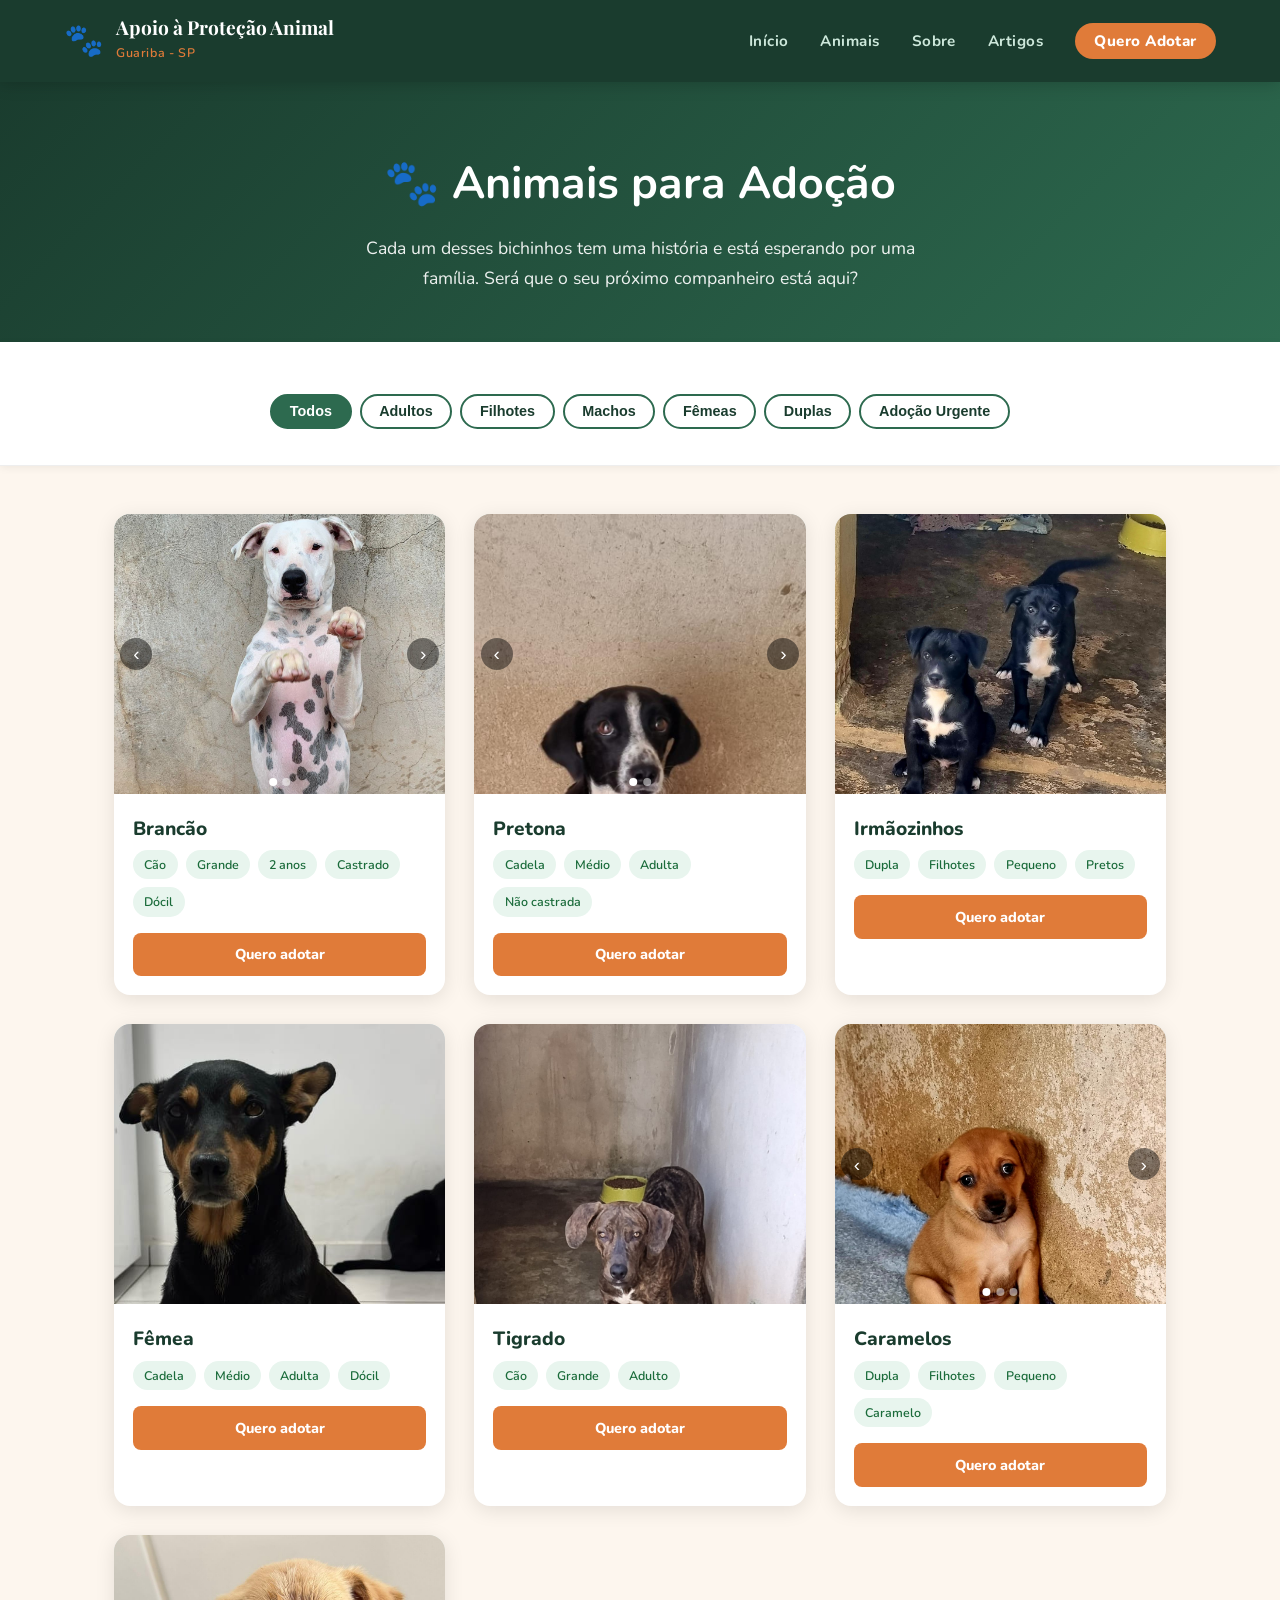
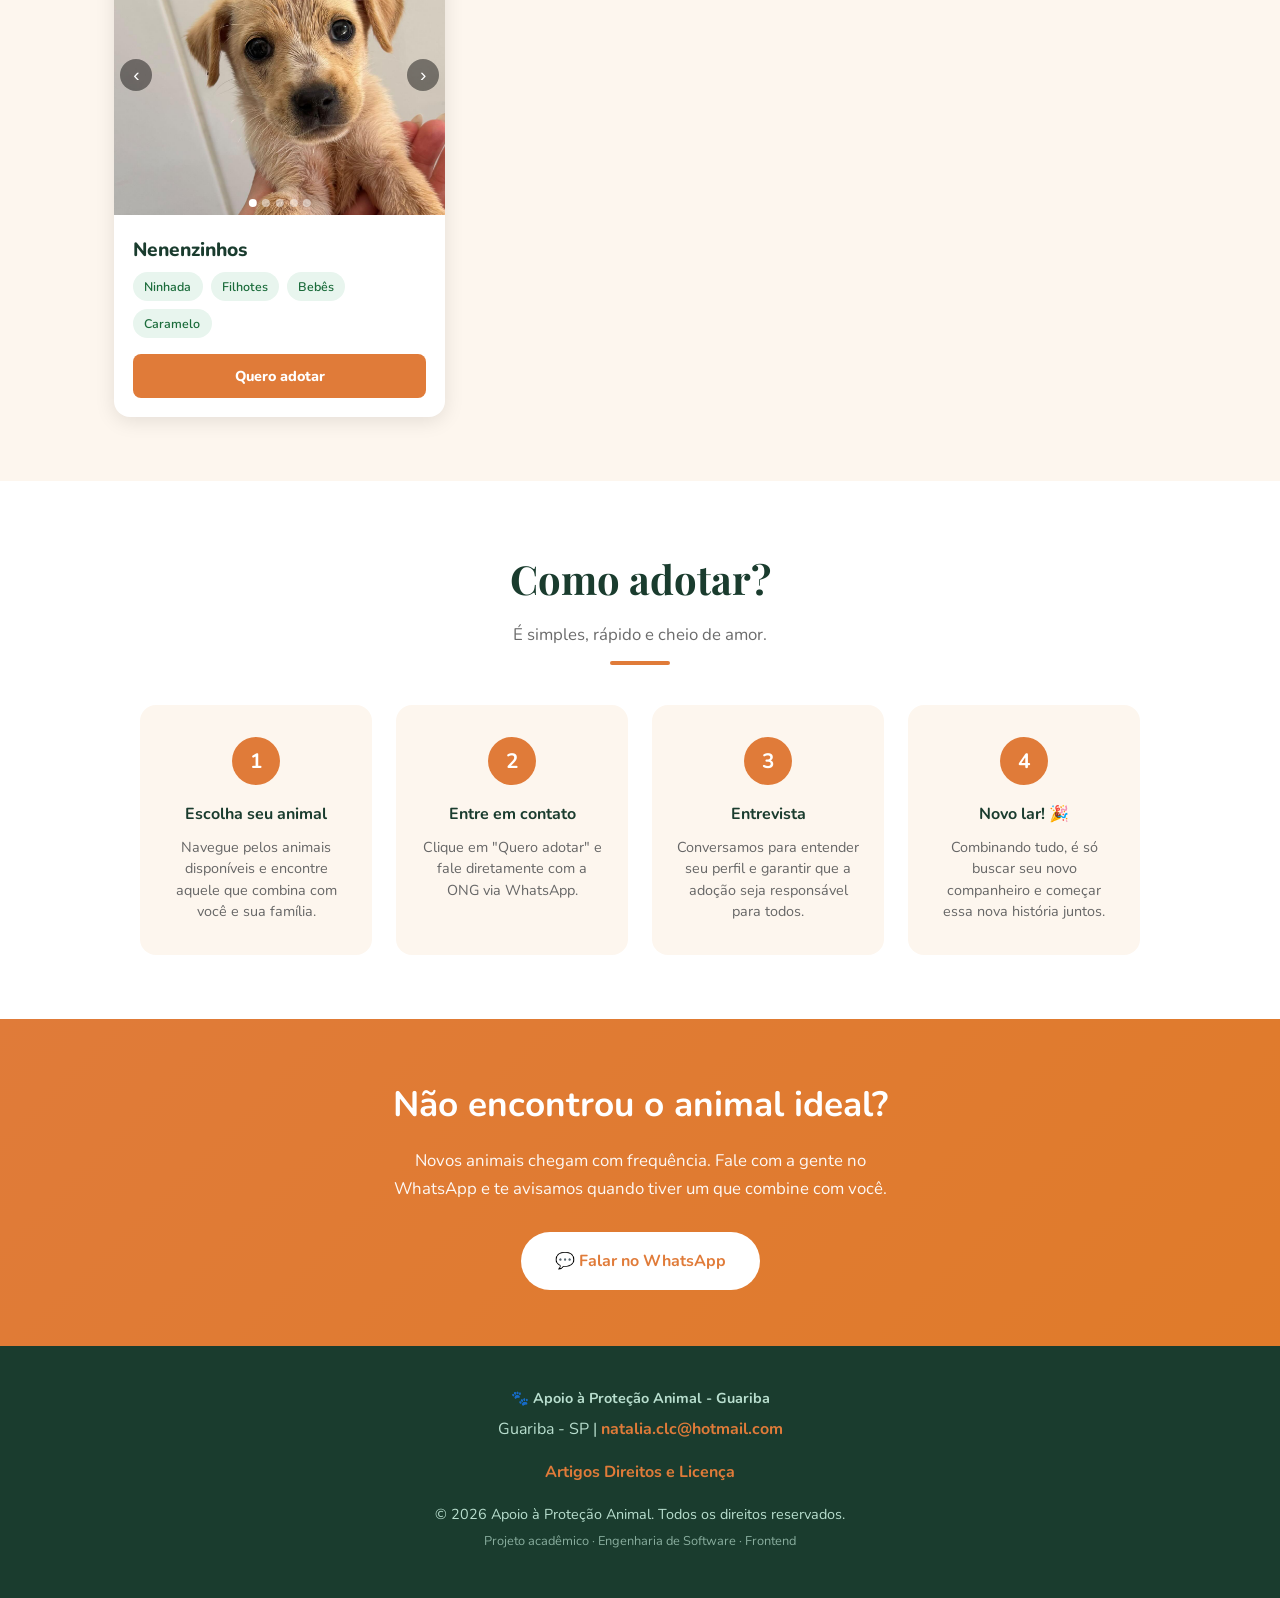
==== commit 38259213: "feat ajustes finais" ====
--- a/adocao.html
+++ b/adocao.html
@@ -6,6 +6,79 @@
   <title>Adoção | Apoio à Proteção Animal - Guariba</title>
   <meta name="description" content="Conheça os animais disponíveis para adoção responsável na ONG Apoio à Proteção Animal de Guariba - SP.">
   <link rel="stylesheet" href="assets/css/style.css">
+  <style>
+    /* ===== FIX CARROSSEL — setas posicionadas corretamente ===== */
+    .card-animal .foto {
+      position: relative;
+      overflow: hidden;
+    }
+
+    /* trilho e slides */
+    .carr-track {
+      display: flex;
+      transition: transform 0.35s ease;
+      width: 100%;
+    }
+    .carr-slide {
+      min-width: 100%;
+      width: 100%;
+      flex-shrink: 0;
+    }
+    .carr-slide img {
+      width: 100%;
+      height: 100%;
+      object-fit: cover;
+      display: block;
+    }
+
+    /* setas */
+    .carr-btn {
+      position: absolute;
+      top: 50%;
+      transform: translateY(-50%);
+      z-index: 10;
+      background: rgba(0, 0, 0, 0.45);
+      color: #fff;
+      border: none;
+      border-radius: 50%;
+      width: 2rem;
+      height: 2rem;
+      font-size: 1.2rem;
+      line-height: 1;
+      cursor: pointer;
+      display: flex;
+      align-items: center;
+      justify-content: center;
+      transition: background 0.2s;
+    }
+    .carr-btn:hover { background: rgba(0, 0, 0, 0.7); }
+    .carr-btn.prev  { left: 0.4rem; }
+    .carr-btn.next  { right: 0.4rem; }
+    .carr-btn.oculto { display: none; }
+
+    /* dots */
+    .carr-dots {
+      position: absolute;
+      bottom: 0.5rem;
+      left: 50%;
+      transform: translateX(-50%);
+      display: flex;
+      gap: 0.35rem;
+      z-index: 10;
+    }
+    .carr-dot {
+      width: 0.5rem;
+      height: 0.5rem;
+      border-radius: 50%;
+      background: rgba(255,255,255,0.5);
+      border: none;
+      cursor: pointer;
+      padding: 0;
+      transition: background 0.2s;
+    }
+    .carr-dot.ativo { background: #fff; }
+
+  </style>
 </head>
 <body>
 
@@ -62,7 +135,6 @@
         <!-- BRANCÃO -->
         <article class="card-animal" data-tags="adulto macho urgente">
           <div class="foto">
-            <span class="badge-urgente">Urgente</span>
             <div class="carr-track">
               <div class="carr-slide"><img src="assets/img/brancao.jpeg" alt="Brancão"></div>
               <div class="carr-slide"><img src="assets/img/brancao2.jpeg" alt="Brancão 2"></div>
--- a/assets/css/style.css
+++ b/assets/css/style.css
@@ -340,7 +340,7 @@
 
 .card-animal .foto {
   width: 100%;
-  height: 200px;
+  height: 150px;
   object-fit: cover;
   background: #e8f5ee;
 }
@@ -1446,12 +1446,17 @@
    ============================================= */
 
     .hero-artigos {
-      background: linear-gradient(135deg, #1a6b3a 0%, #2d9e5f 60%, #f5a623 100%);
+      background: linear-gradient(135deg, #0d3d21 0%, #1a6b3a 60%, #c97a10 100%);
       padding: 5rem 1.5rem 3.5rem;
       text-align: center;
       color: #fff;
     }
-    .hero-artigos h1 { font-size: clamp(1.8rem, 4vw, 3rem); margin-bottom: .5rem; }
+    .hero-artigos h1 {
+    font-family: var(--fonte-titulo);
+    font-size: clamp(1.8rem, 4vw, 3rem);
+    margin-bottom: .5rem;
+    font-style: normal; /* garante que não fica itálico */
+}
     .hero-artigos p  { font-size: 1.1rem; opacity: .9; max-width: 560px; margin: 0 auto; }
 
     .grid-artigos {
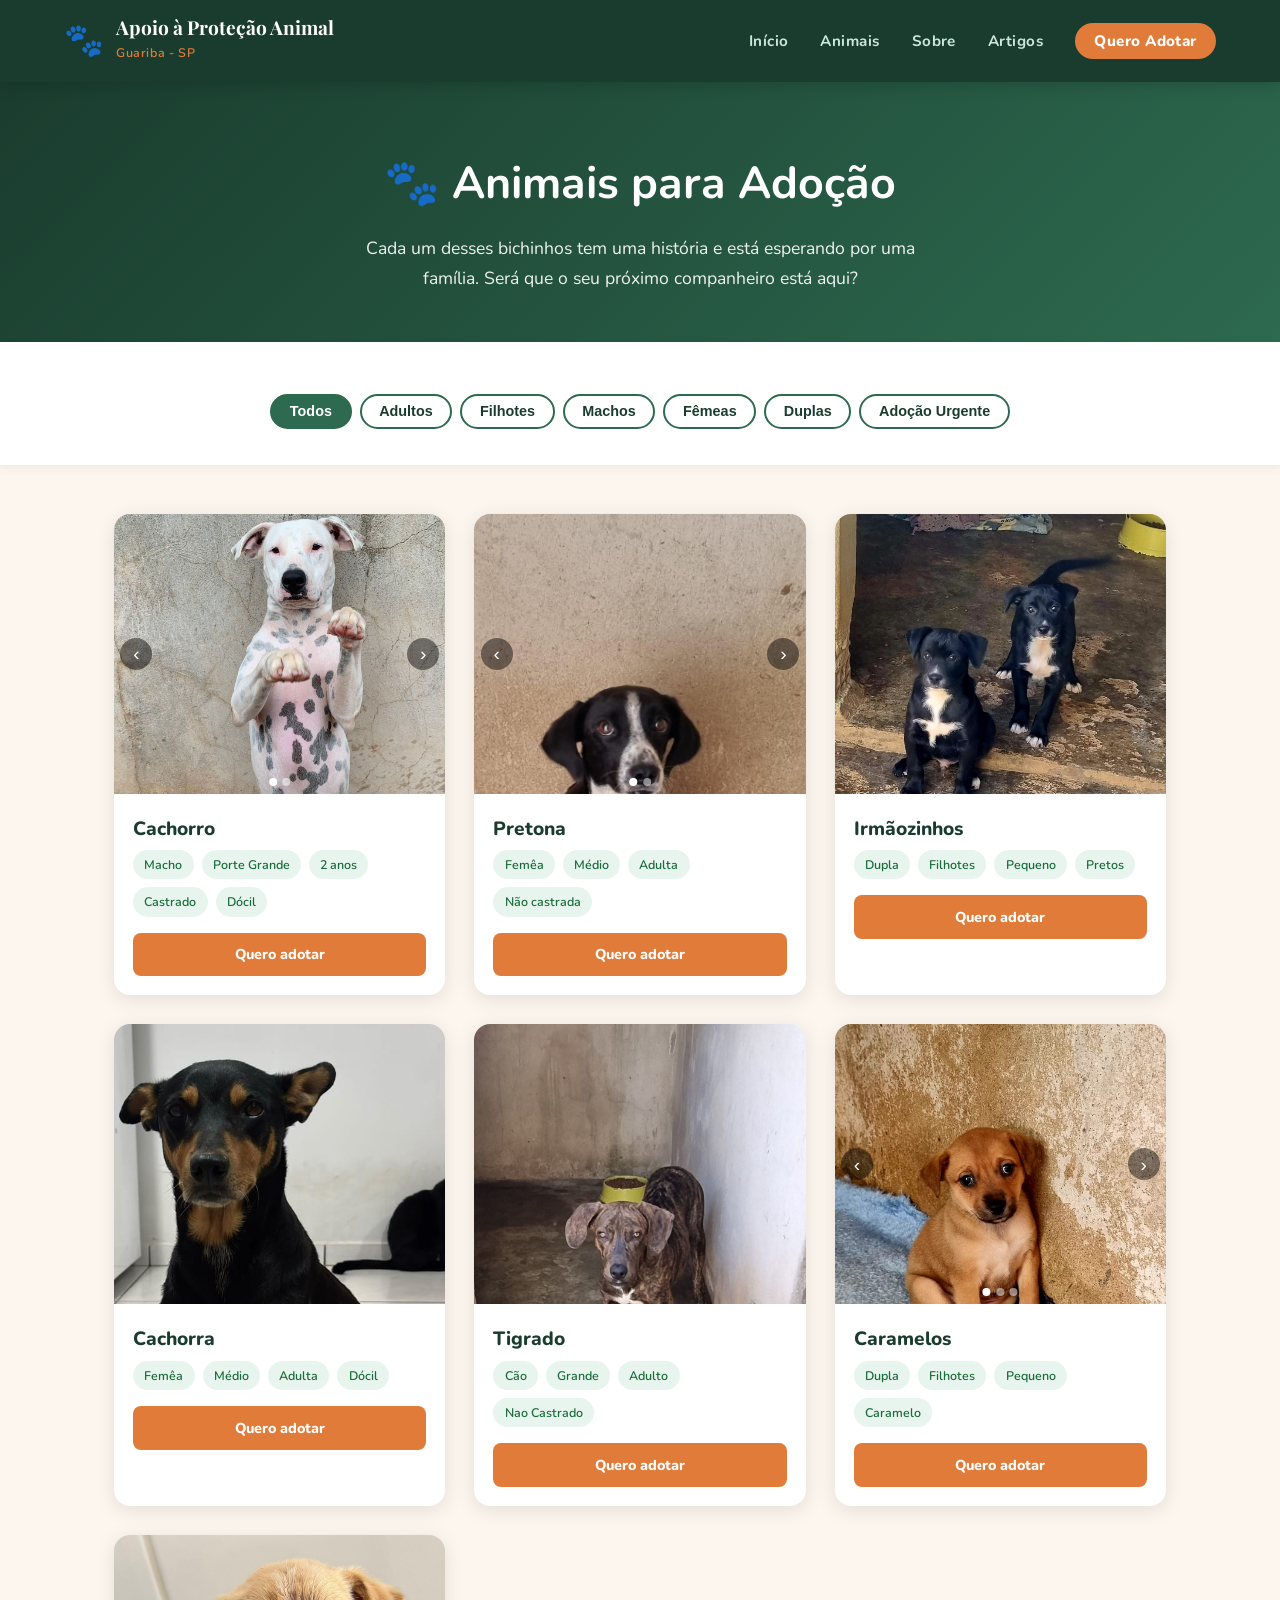
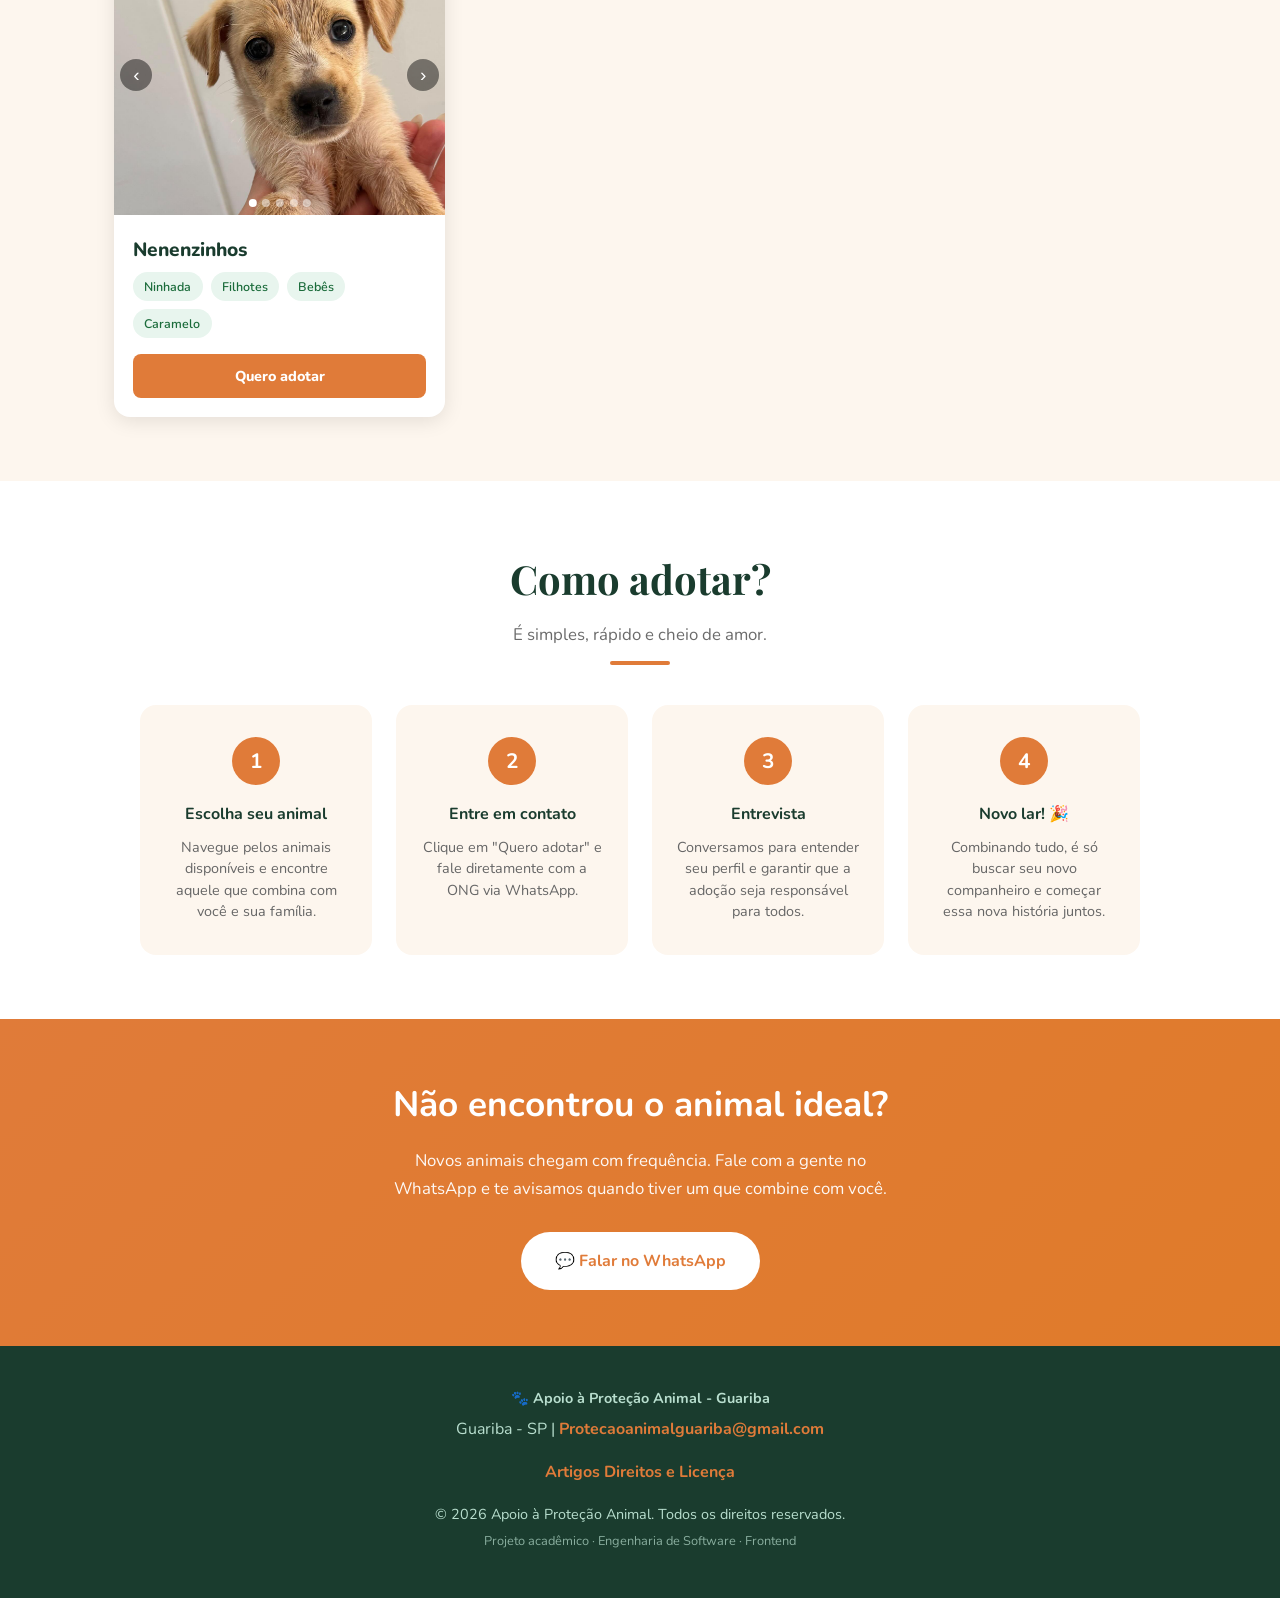
==== commit 0803eeb7: "feat mudanca dos numeros e emais" ====
--- a/adocao.html
+++ b/adocao.html
@@ -147,15 +147,15 @@
             </div>
           </div>
           <div class="info">
-            <h3>Brancão</h3>
-            <div class="tags">
-              <span class="tag">Cão</span>
-              <span class="tag">Grande</span>
+            <h3>Cachorro</h3>
+            <div class="tags">
+              <span class="tag">Macho</span>
+              <span class="tag">Porte Grande</span>
               <span class="tag">2 anos</span>
               <span class="tag">Castrado</span>
               <span class="tag">Dócil</span>
             </div>
-            <a href="https://wa.me/55XXXXXXXXXXX?text=Olá!%20Tenho%20interesse%20em%20adotar%20o%20Brancão." class="btn-card" target="_blank" rel="noopener">Quero adotar</a>
+            <a href="https://wa.me/5516992274689?text=Olá!%20Tenho%20interesse%20em%20adotar%20o%20Brancão." class="btn-card" target="_blank" rel="noopener">Quero adotar</a>
           </div>
         </article>
  
@@ -176,12 +176,12 @@
           <div class="info">
             <h3>Pretona</h3>
             <div class="tags">
-              <span class="tag">Cadela</span>
+              <span class="tag">Femêa</span>
               <span class="tag">Médio</span>
               <span class="tag">Adulta</span>
               <span class="tag">Não castrada</span>
             </div>
-            <a href="https://wa.me/55XXXXXXXXXXX?text=Olá!%20Tenho%20interesse%20em%20adotar%20a%20Pretona." class="btn-card" target="_blank" rel="noopener">Quero adotar</a>
+            <a href="https://wa.me/5516992274689?text=Olá!%20Tenho%20interesse%20em%20adotar%20a%20Pretona." class="btn-card" target="_blank" rel="noopener">Quero adotar</a>
           </div>
         </article>
  
@@ -202,7 +202,7 @@
               <span class="tag">Pequeno</span>
               <span class="tag">Pretos</span>
             </div>
-            <a href="https://wa.me/55XXXXXXXXXXX?text=Olá!%20Tenho%20interesse%20em%20adotar%20os%20Irmãozinhos." class="btn-card" target="_blank" rel="noopener">Quero adotar</a>
+            <a href="https://wa.me/5516992274689?text=Olá!%20Tenho%20interesse%20em%20adotar%20os%20Irmãozinhos." class="btn-card" target="_blank" rel="noopener">Quero adotar</a>
           </div>
         </article>
  
@@ -216,14 +216,14 @@
             <button class="carr-btn next oculto" aria-label="Próximo">&#8250;</button>
           </div>
           <div class="info">
-            <h3>Fêmea</h3>
-            <div class="tags">
-              <span class="tag">Cadela</span>
+            <h3>Cachorra</h3>
+            <div class="tags">
+              <span class="tag">Femêa</span>
               <span class="tag">Médio</span>
               <span class="tag">Adulta</span>
               <span class="tag">Dócil</span>
             </div>
-            <a href="https://wa.me/55XXXXXXXXXXX?text=Olá!%20Tenho%20interesse%20em%20adotar%20a%20Fêmea." class="btn-card" target="_blank" rel="noopener">Quero adotar</a>
+            <a href="https://wa.me/5516992274689?text=Olá!%20Tenho%20interesse%20em%20adotar%20a%20Fêmea." class="btn-card" target="_blank" rel="noopener">Quero adotar</a>
           </div>
         </article>
  
@@ -242,8 +242,9 @@
               <span class="tag">Cão</span>
               <span class="tag">Grande</span>
               <span class="tag">Adulto</span>
-            </div>
-            <a href="https://wa.me/55XXXXXXXXXXX?text=Olá!%20Tenho%20interesse%20em%20adotar%20o%20Tigrado." class="btn-card" target="_blank" rel="noopener">Quero adotar</a>
+              <span class="tag">Nao Castrado</span>
+            </div>
+            <a href="https://wa.me/5516992274689?text=Olá!%20Tenho%20interesse%20em%20adotar%20o%20Tigrado." class="btn-card" target="_blank" rel="noopener">Quero adotar</a>
           </div>
         </article>
  
@@ -271,7 +272,7 @@
               <span class="tag">Pequeno</span>
               <span class="tag">Caramelo</span>
             </div>
-            <a href="https://wa.me/55XXXXXXXXXXX?text=Olá!%20Tenho%20interesse%20em%20adotar%20os%20Caramelos." class="btn-card" target="_blank" rel="noopener">Quero adotar</a>
+            <a href="https://wa.me/5516992274689?text=Olá!%20Tenho%20interesse%20em%20adotar%20os%20Caramelos." class="btn-card" target="_blank" rel="noopener">Quero adotar</a>
           </div>
         </article>
  
@@ -303,7 +304,7 @@
               <span class="tag">Bebês</span>
               <span class="tag">Caramelo</span>
             </div>
-            <a href="https://wa.me/55XXXXXXXXXXX?text=Olá!%20Tenho%20interesse%20em%20adotar%20um%20dos%20Nenenzinhos." class="btn-card" target="_blank" rel="noopener">Quero adotar</a>
+            <a href="https://wa.me/5516992274689?text=Olá!%20Tenho%20interesse%20em%20adotar%20um%20dos%20Nenenzinhos." class="btn-card" target="_blank" rel="noopener">Quero adotar</a>
           </div>
         </article>
  
@@ -347,7 +348,7 @@
     <section class="cta-adocao">
       <h2>Não encontrou o animal ideal?</h2>
       <p>Novos animais chegam com frequência. Fale com a gente no WhatsApp e te avisamos quando tiver um que combine com você.</p>
-      <a href="https://wa.me/55XXXXXXXXXXX?text=Olá!%20Gostaria%20de%20saber%20sobre%20novos%20animais%20disponíveis%20para%20adoção." class="btn" target="_blank" rel="noopener">💬 Falar no WhatsApp</a>
+      <a href="https://wa.me/5516992274689?text=Olá!%20Gostaria%20de%20saber%20sobre%20novos%20animais%20disponíveis%20para%20adoção." class="btn" target="_blank" rel="noopener">💬 Falar no WhatsApp</a>
     </section>
  
   </main>
@@ -356,14 +357,14 @@
   <footer>
     <div class="footer-conteudo">
       <p>🐾 <strong>Apoio à Proteção Animal - Guariba</strong></p>
-      Guariba - SP | <a>natalia.clc@hotmail.com</a>
+      Guariba - SP | <a>Protecaoanimalguariba@gmail.com</a>
       <nav class="footer-links" aria-label="Links institucionais">
         <a href="artigos.html">Artigos</a>
         <a href="licenca.html">Direitos e Licença</a>
       </nav>
       <p class="copyright">&copy; 2026 Apoio à Proteção Animal. Todos os direitos reservados.</p>
       <p class="projeto-info">Projeto acadêmico · Engenharia de Software · Frontend</p>
-    </div>
+    </div>  
   </footer>
  
   <script src="assets/js/script.js"></script>
